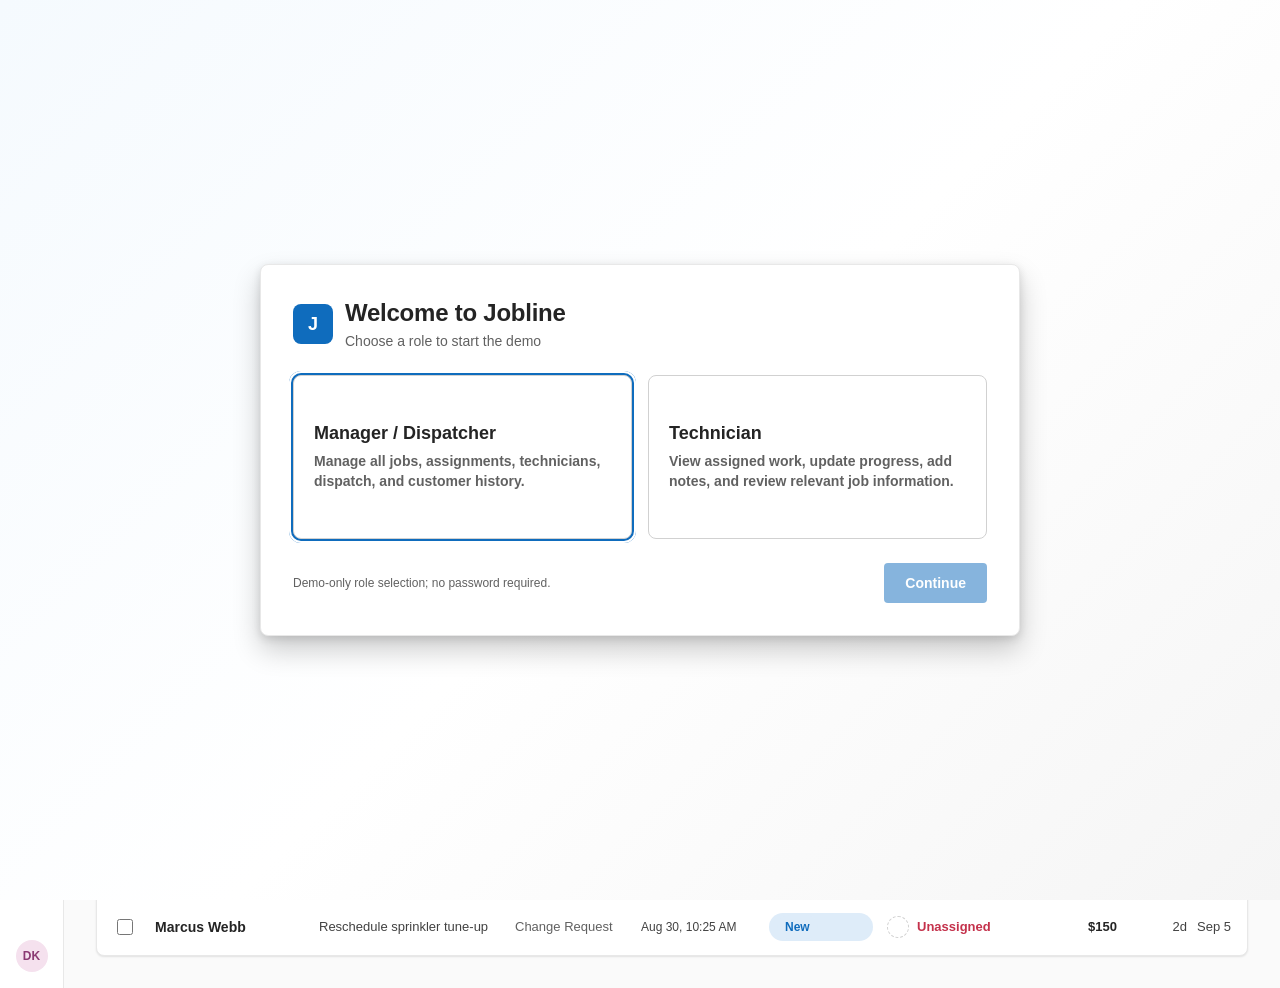
==== index.html @ d8b16a71 "Simplify queue by hiding optional AI actions" ====
<!doctype html>
<html>
<head>
<meta charset="utf-8">
<title>Jobline - Job Queue</title>
<link rel="stylesheet" href="fluent2-alignment.css">
<link rel="stylesheet" href="persona.css">
<link rel="stylesheet" href="ai-suggestions.css">
<link rel="stylesheet" href="operations-overview.css">
<link rel="stylesheet" href="accessibility.css">
<link rel="stylesheet" href="typography-consistency.css">
<style>
:root{
  --brand:#0F6CBD;--brand-hover:#115EA3;--brand-pressed:#0B4F8A;
  --brand-tint-10:#F5FAFE;--brand-tint-20:#DEECF9;--brand-tint-30:#C7E0F4;
  --nbg1:#FFFFFF;--nbg2:#FAFAFA;--nbg3:#F5F5F5;--nbg-hover:#F0F0F0;
  --stroke1:#D1D1D1;--stroke2:#E8E8E8;
  --fg1:#242424;--fg2:#424242;--fg3:#616161;--fg-disabled:#BDBDBD;
  --danger-bg:#FDE7E9;--danger-fg:#C4314B;
  --warning-bg:#FFF4CE;--warning-fg:#9D5D00;
  --success-bg:#DFF6DD;--success-fg:#0E7C3F;
  --neutral-bg:#F0F0F0;--neutral-fg:#424242;
  --teal-bg:#D6F5E8;--teal-fg:#0B6A4A;--plum-bg:#F5E1EE;--plum-fg:#8B3A73;
  --shadow4:0 0.3px 0.9px rgba(0,0,0,.11),0 1.6px 3.6px rgba(0,0,0,.13);
  --font:"Segoe UI","Segoe UI Web",-apple-system,BlinkMacSystemFont,"Helvetica Neue",Arial,sans-serif;
}
*{box-sizing:border-box;}
.demo-hidden{display:none !important;}
body{margin:0;font-family:var(--font);color:var(--fg1);background:var(--nbg2);-webkit-font-smoothing:antialiased;}
a{color:var(--brand);text-decoration:none;}
a:hover{color:var(--brand-hover);}
button{font-family:var(--font);cursor:pointer;}
input{font-family:var(--font);}
::placeholder{color:var(--fg-disabled);}
.rail-btn{width:40px;height:40px;border-radius:8px;border:none;background:transparent;color:var(--fg3);display:flex;align-items:center;justify-content:center;cursor:pointer;}
.rail-btn.active{background:var(--brand-tint-20);color:var(--brand);}
.chip{display:inline-flex;align-items:center;height:32px;padding:0 14px;border-radius:999px;border:none;background:transparent;color:var(--fg2);font-size:14px;font-weight:500;}
.chip.active{background:var(--brand-tint-20);color:var(--brand);font-weight:600;}
.ghost-btn{display:inline-flex;align-items:center;gap:6px;height:32px;padding:0 12px;border-radius:4px;border:none;background:transparent;color:var(--fg2);font-size:13px;font-weight:600;cursor:pointer;}
.ghost-btn:hover{background:var(--nbg-hover);}
.icon-btn{width:32px;height:32px;border-radius:999px;border:1px solid var(--stroke1);background:var(--nbg1);color:var(--fg2);display:flex;align-items:center;justify-content:center;cursor:pointer;}
.badge{display:inline-flex;align-items:center;padding:3px 10px;border-radius:999px;font-size:12px;font-weight:600;line-height:16px;white-space:nowrap;}
.jq-row{position:relative;display:grid;grid-template-columns:32px 150px minmax(190px,1fr) 116px 118px 104px 156px 72px 56px 78px;gap:10px;align-items:center;padding:0 16px;height:52px;border-bottom:1px solid var(--stroke2);}
.jq-row:hover{background:var(--nbg2);}
.row-link{position:absolute;inset:0;}
.jq-head{display:grid;grid-template-columns:32px 150px minmax(190px,1fr) 116px 118px 104px 156px 72px 56px 78px;gap:10px;padding:0 16px;height:40px;align-items:center;border-bottom:1px solid var(--stroke2);}
.th{font-size:11px;font-weight:700;letter-spacing:.04em;text-transform:uppercase;color:var(--fg3);}
.avatar{border-radius:50%;display:flex;align-items:center;justify-content:center;font-weight:700;flex-shrink:0;}
.bulk-check{width:16px;height:16px;accent-color:var(--brand);position:relative;z-index:2;cursor:pointer;}
.jq-row.bulk-selected{background:var(--brand-tint-10);box-shadow:inset 3px 0 var(--brand);}
.bulk-scrim{position:fixed;inset:0;background:rgba(0,0,0,.28);z-index:20;display:none;}
.bulk-scrim.open{display:block;}
.bulk-panel{position:fixed;top:0;right:0;width:min(440px,100%);height:100dvh;background:var(--nbg1);z-index:21;box-shadow:-8px 0 28px rgba(0,0,0,.18);transform:translateX(105%);transition:transform .2s ease;display:flex;flex-direction:column;}
.bulk-panel.open{transform:translateX(0);}
.bulk-panel-head{padding:24px;border-bottom:1px solid var(--stroke2);display:flex;align-items:flex-start;justify-content:space-between;gap:16px;}
.bulk-panel-body{padding:24px;display:flex;flex-direction:column;gap:20px;overflow-y:auto;flex:1;}
.bulk-panel-foot{padding:16px 24px;border-top:1px solid var(--stroke2);display:flex;justify-content:flex-end;gap:8px;}
.bulk-field{display:flex;flex-direction:column;gap:7px;font-size:13px;font-weight:600;color:var(--fg2);}
.bulk-field select,.bulk-field input{height:38px;border:1px solid var(--stroke1);border-radius:6px;background:var(--nbg1);color:var(--fg1);padding:0 10px;font:inherit;}
.bulk-summary{padding:14px;border-radius:8px;background:var(--brand-tint-10);color:var(--fg2);font-size:13px;}
.bulk-assignment-list{display:flex;flex-direction:column;gap:10px;}
.bulk-assignment-row{display:grid;grid-template-columns:minmax(0,1fr) minmax(150px,190px);gap:12px;align-items:center;padding:12px 0;border-bottom:1px solid var(--stroke2);}
.bulk-assignment-row:last-child{border-bottom:0;}
.bulk-customer-name{font-size:13px;font-weight:600;color:var(--fg1);}
.bulk-customer-stage{font-size:11px;color:var(--fg3);margin-top:3px;}
@media (max-width:480px){.bulk-assignment-row{grid-template-columns:1fr;gap:7px;}}
.primary-btn{display:inline-flex;align-items:center;justify-content:center;height:36px;padding:0 16px;border-radius:4px;border:none;background:var(--brand);color:#fff;font-size:14px;font-weight:600;}
.primary-btn:hover{background:var(--brand-hover);}
.primary-btn:disabled{background:var(--fg-disabled);cursor:not-allowed;}
.bulk-toast{position:fixed;right:24px;bottom:24px;z-index:30;background:var(--fg1);color:#fff;border-radius:8px;padding:12px 16px;box-shadow:var(--shadow4);font-size:13px;display:none;align-items:center;gap:10px;}
.bulk-toast.show{display:flex;}
.search-input{width:100%;border:0;outline:0;background:transparent;color:var(--fg1);font-size:14px;}
.sort-btn{display:inline-flex;align-items:center;gap:4px;border:0;background:transparent;padding:0;color:inherit;font:inherit;text-transform:inherit;letter-spacing:inherit;cursor:pointer;}
.sort-btn::after{content:'↕';font-size:10px;color:var(--fg-disabled);}
.sort-btn.active::after{content:attr(data-arrow);color:var(--brand);}
.inline-editable{position:relative;z-index:2;cursor:pointer;border-radius:4px;padding:4px;min-width:0;}
.inline-editable:hover{background:var(--brand-tint-10);box-shadow:inset 0 0 0 1px var(--brand-tint-30);}
.inline-control{width:100%;height:30px;border:1px solid var(--brand);border-radius:4px;background:var(--nbg1);color:var(--fg1);padding:0 7px;font-size:12px;}
.new-job-scrim{position:fixed;inset:0;background:rgba(0,0,0,.38);z-index:40;display:none;padding:24px;align-items:center;justify-content:center;}
.new-job-scrim.open{display:flex;}
.new-job-modal{width:min(820px,100%);height:min(88dvh,900px);background:var(--nbg1);border-radius:12px;box-shadow:0 24px 70px rgba(0,0,0,.25);overflow:hidden;display:flex;flex-direction:column;}
.new-job-modal-head{height:52px;padding:0 16px 0 20px;border-bottom:1px solid var(--stroke2);display:flex;align-items:center;justify-content:space-between;flex-shrink:0;}
.new-job-frame{width:100%;height:100%;border:0;background:var(--nbg2);}
@media (max-width:1180px){
  main{padding:20px !important;}
  .toolbar-left span.lbl{display:none;}
  .jq-table-wrap{overflow-x:auto;}
  .jq-row,.jq-head{width:1180px;}
  .top-search{width:200px !important;}
}
@media (max-width:760px){
  .rail{width:56px !important;}
  .filters{flex-wrap:wrap;height:auto !important;}
  .new-job-scrim{padding:0;}
  .new-job-modal{width:100%;height:100dvh;border-radius:0;}
}
</style>
</head>
<body>
<div style="display:flex;width:100%;min-height:100dvh;background:var(--nbg2);">
  <nav class="rail" style="width:64px;flex-shrink:0;background:#FFFFFF;border-right:1px solid var(--stroke2);display:flex;flex-direction:column;align-items:center;padding:16px 0;">
    <a href="index.html" style="width:32px;height:32px;border-radius:8px;background:var(--brand);display:flex;align-items:center;justify-content:center;color:#fff;font-weight:700;font-size:15px;">J</a>
    <div style="display:flex;flex-direction:column;gap:8px;margin-top:32px;">
      <a class="rail-btn active" href="index.html" title="Job Queue">
        <svg width="20" height="20" viewBox="0 0 20 20" fill="none"><rect x="3" y="4" width="3" height="3" rx="0.5" fill="currentColor"/><path d="M9 5.5H17" stroke="currentColor" stroke-width="1.5" stroke-linecap="round"/><rect x="3" y="8.5" width="3" height="3" rx="0.5" fill="currentColor"/><path d="M9 10H17" stroke="currentColor" stroke-width="1.5" stroke-linecap="round"/><rect x="3" y="13" width="3" height="3" rx="0.5" fill="currentColor"/><path d="M9 14.5H17" stroke="currentColor" stroke-width="1.5" stroke-linecap="round"/></svg>
      </a>
      <a class="rail-btn" href="dispatch-board.html" title="Dispatch Board">
        <svg width="20" height="20" viewBox="0 0 20 20" fill="none"><rect x="3" y="3" width="6" height="14" rx="1.5" stroke="currentColor" stroke-width="1.5"/><rect x="11" y="3" width="6" height="8" rx="1.5" stroke="currentColor" stroke-width="1.5"/></svg>
      </a>
      <a class="rail-btn" href="customers-list.html" title="Customers">
        <svg width="20" height="20" viewBox="0 0 20 20" fill="none"><circle cx="7.5" cy="7" r="2.5" stroke="currentColor" stroke-width="1.5"/><path d="M2.5 16c0-2.5 2.2-4 5-4s5 1.5 5 4" stroke="currentColor" stroke-width="1.5" stroke-linecap="round"/><circle cx="14.5" cy="6.5" r="2" stroke="currentColor" stroke-width="1.4"/><path d="M12.8 9.2c1.9-.3 4.7.6 4.7 3.3" stroke="currentColor" stroke-width="1.4" stroke-linecap="round"/></svg>
      </a>
    </div>
    <div style="margin-top:auto;display:flex;flex-direction:column;align-items:center;gap:12px;">
      <button class="rail-btn demo-hidden" style="width:36px;height:36px;" title="Settings" aria-hidden="true">
        <svg width="18" height="18" viewBox="0 0 20 20" fill="none"><circle cx="10" cy="10" r="2.5" stroke="currentColor" stroke-width="1.4"/><path d="M10 2.5v2M10 15.5v2M17.5 10h-2M4.5 10h-2M15.4 4.6l-1.4 1.4M6 12.6l-1.4 1.4M15.4 15.4l-1.4-1.4M6 7.4L4.6 6" stroke="currentColor" stroke-width="1.3" stroke-linecap="round"/></svg>
      </button>
      <div class="avatar" style="width:32px;height:32px;background:var(--plum-bg);color:var(--plum-fg);font-size:12px;">DK</div>
    </div>
  </nav>
  <main style="flex:1;min-width:0;padding:32px;display:flex;flex-direction:column;gap:16px;">
    <div style="display:flex;align-items:flex-start;justify-content:space-between;gap:24px;">
      <div>
        <h1 style="margin:0;font-size:24px;font-weight:600;color:var(--fg1);">Job Queue</h1>
        <p style="margin:4px 0 0;font-size:14px;color:var(--fg3);">9 open jobs across 3 technicians</p>
      </div>
      <div class="top-search" style="width:280px;height:36px;border:1px solid var(--stroke1);border-radius:8px;background:var(--nbg1);display:flex;align-items:center;gap:8px;padding:0 12px;color:var(--fg3);flex-shrink:0;">
        <svg width="16" height="16" viewBox="0 0 20 20" fill="none"><circle cx="9" cy="9" r="6" stroke="currentColor" stroke-width="1.5"/><path d="M17 17L13.5 13.5" stroke="currentColor" stroke-width="1.5" stroke-linecap="round"/></svg>
        <input class="search-input" id="jobSearch" type="search" placeholder="Search jobs, customers..." aria-label="Search jobs and customers">
      </div>
    </div>

    <div class="filters" style="display:flex;align-items:center;gap:4px;height:32px;">
      <button class="chip active" data-filter="All">All</button>
      <button class="chip" data-filter="Unassigned">Unassigned</button>
      <button class="chip" data-filter="Scheduled">Scheduled</button>
      <button class="chip" data-filter="In Progress">In Progress</button>
      <button class="chip" data-filter="Blocked">Blocked</button>
      <button class="chip" data-filter="Done">Done</button>
    </div>

    <div style="display:flex;align-items:center;justify-content:space-between;padding-bottom:12px;border-bottom:1px solid var(--stroke2);">
      <div class="toolbar-left" style="display:flex;align-items:center;gap:4px;">
        <button class="ghost-btn" id="bulkAssignButton" type="button">
          <svg width="16" height="16" viewBox="0 0 20 20" fill="none"><path d="M4 6h8M4 10h8M4 14h5" stroke="currentColor" stroke-width="1.5" stroke-linecap="round"/><path d="M13 13l1.5 1.5L17 11" stroke="currentColor" stroke-width="1.5" stroke-linecap="round" stroke-linejoin="round"/></svg>
          <span class="lbl">Bulk Assign</span>
        </button>
        <button class="ghost-btn demo-hidden" aria-hidden="true">
          <svg width="16" height="16" viewBox="0 0 20 20" fill="none"><path d="M10 13V4m0 0L6.5 7.5M10 4l3.5 3.5M4 14v2a1 1 0 001 1h10a1 1 0 001-1v-2" stroke="currentColor" stroke-width="1.5" stroke-linecap="round" stroke-linejoin="round"/></svg>
          <span class="lbl">Export</span>
        </button>
        <div style="width:1px;height:24px;background:var(--stroke1);margin:0 12px;"></div>
      </div>
      <button id="openNewJobModal" type="button" style="display:inline-flex;align-items:center;gap:6px;height:36px;padding:0 16px;border-radius:4px;border:none;background:var(--brand);color:#fff;font-size:14px;font-weight:600;cursor:pointer;">
        <svg width="16" height="16" viewBox="0 0 20 20" fill="none"><path d="M10 4V16M4 10H16" stroke="currentColor" stroke-width="1.75" stroke-linecap="round"/></svg>
        New Job
      </button>
    </div>

    <div class="jq-table-wrap" style="background:var(--nbg1);border:1px solid var(--stroke2);border-radius:8px;overflow:hidden;">
      <div class="jq-head">
        <span class="th">&nbsp;</span>
        <span class="th">Customer</span>
        <span class="th">Description</span>
        <span class="th">Type</span>
        <span class="th">Created</span>
        <span class="th">Stage</span>
        <span class="th">Dispatch / Tech</span>
        <span class="th" style="text-align:right;">Fee</span>
        <span class="th" style="text-align:right;">Days</span>
        <span class="th">Promised</span>
      </div>

      <div class="jq-row">
        <a class="row-link" href="job-detail-drawer.html" aria-label="Open Alvarez Family job detail"></a>
        <span style="width:8px;height:8px;border-radius:50%;background:#C4314B;display:inline-block;"></span>
        <span style="font-size:14px;font-weight:600;color:var(--fg1);">Alvarez Family</span>
        <span style="font-size:13px;color:var(--fg2);white-space:nowrap;overflow:hidden;text-overflow:ellipsis;">AC unit not cooling, urgent</span>
        <span style="font-size:13px;color:var(--fg3);">New Job</span>
        <span class="badge" style="background:var(--warning-bg);color:var(--warning-fg);">In Progress</span>
        <div style="display:flex;align-items:center;gap:8px;">
          <div class="avatar" style="width:22px;height:22px;font-size:10px;background:var(--brand-tint-20);color:var(--brand);">MR</div>
          <span style="font-size:13px;color:var(--fg2);">Marcus Reyes</span>
        </div>
        <span style="font-size:13px;font-weight:600;text-align:right;">$340</span>
        <span style="font-size:13px;color:var(--fg2);text-align:right;">1d</span>
        <span style="font-size:13px;color:var(--fg2);">Sep 3</span>
      </div>

      <div class="jq-row">
        <a class="row-link" href="job-detail-drawer.html" aria-label="Open Meadowbrook HOA job detail"></a>
        <span style="width:8px;height:8px;border-radius:50%;background:#FFB900;display:inline-block;"></span>
        <span style="font-size:14px;font-weight:600;color:var(--fg1);">Meadowbrook HOA</span>
        <span style="font-size:13px;color:var(--fg2);white-space:nowrap;overflow:hidden;text-overflow:ellipsis;">Quarterly irrigation inspection</span>
        <span style="font-size:13px;color:var(--fg3);">Recurring Visit</span>
        <span class="badge" style="background:var(--brand-tint-20);color:var(--brand);">Scheduled</span>
        <div style="display:flex;align-items:center;gap:8px;">
          <div class="avatar" style="width:22px;height:22px;font-size:10px;background:var(--teal-bg);color:var(--teal-fg);">DK</div>
          <span style="font-size:13px;color:var(--fg2);">Dana Kim</span>
        </div>
        <span style="font-size:13px;font-weight:600;text-align:right;">$180</span>
        <span style="font-size:13px;color:var(--fg2);text-align:right;">2d</span>
        <span style="font-size:13px;color:var(--fg2);">Sep 2</span>
      </div>

      <div class="jq-row">
        <a class="row-link" href="job-detail-drawer.html" aria-label="Open Chen Residence job detail"></a>
        <span style="width:8px;height:8px;border-radius:50%;background:#C4314B;display:inline-block;"></span>
        <span style="font-size:14px;font-weight:600;color:var(--fg1);">Chen Residence</span>
        <span style="font-size:13px;color:var(--fg2);white-space:nowrap;overflow:hidden;text-overflow:ellipsis;">Water heater leak in garage</span>
        <span style="font-size:13px;color:var(--fg3);">New Job</span>
        <span class="badge" style="background:var(--danger-bg);color:var(--danger-fg);">Blocked</span>
        <div style="display:flex;align-items:center;gap:8px;">
          <div style="width:22px;height:22px;border-radius:50%;border:1.5px dashed var(--stroke1);flex-shrink:0;"></div>
          <span style="font-size:13px;color:var(--danger-fg);font-weight:600;">Unassigned</span>
        </div>
        <span style="font-size:13px;font-weight:600;text-align:right;">$410</span>
        <span style="font-size:13px;color:var(--danger-fg);font-weight:600;text-align:right;">6d</span>
        <span style="font-size:13px;color:var(--fg2);">Sep 1</span>
      </div>

      <div class="jq-row">
        <a class="row-link" href="job-detail-drawer.html" aria-label="Open Rosalind Kerr job detail"></a>
        <span style="width:8px;height:8px;border-radius:50%;background:#616161;display:inline-block;"></span>
        <span style="font-size:14px;font-weight:600;color:var(--fg1);">Rosalind Kerr</span>
        <span style="font-size:13px;color:var(--fg2);white-space:nowrap;overflow:hidden;text-overflow:ellipsis;">Add second thermostat zone</span>
        <span style="font-size:13px;color:var(--fg3);">Change Request</span>
        <span class="badge" style="background:var(--brand-tint-20);color:var(--brand);">New</span>
        <div style="display:flex;align-items:center;gap:8px;">
          <div style="width:22px;height:22px;border-radius:50%;border:1.5px dashed var(--stroke1);flex-shrink:0;"></div>
          <span style="font-size:13px;color:var(--danger-fg);font-weight:600;">Unassigned</span>
        </div>
        <span style="font-size:13px;font-weight:600;text-align:right;">$95</span>
        <span style="font-size:13px;color:var(--fg2);text-align:right;">0d</span>
        <span style="font-size:13px;color:var(--fg-disabled);">TBD</span>
      </div>

      <div class="jq-row">
        <a class="row-link" href="job-detail-drawer.html" aria-label="Open Okafor and Sons Bakery job detail"></a>
        <span style="width:8px;height:8px;border-radius:50%;background:#FFB900;display:inline-block;"></span>
        <span style="font-size:14px;font-weight:600;color:var(--fg1);">Okafor &amp; Sons Bakery</span>
        <span style="font-size:13px;color:var(--fg2);white-space:nowrap;overflow:hidden;text-overflow:ellipsis;">Monthly HVAC filter service</span>
        <span style="font-size:13px;color:var(--fg3);">Recurring Visit</span>
        <span class="badge" style="background:var(--brand-tint-20);color:var(--brand);">Scheduled</span>
        <div style="display:flex;align-items:center;gap:8px;">
          <div class="avatar" style="width:22px;height:22px;font-size:10px;background:var(--plum-bg);color:var(--plum-fg);">SP</div>
          <span style="font-size:13px;color:var(--fg2);">Sana Patel</span>
        </div>
        <span style="font-size:13px;font-weight:600;text-align:right;">$120</span>
        <span style="font-size:13px;color:var(--fg2);text-align:right;">3d</span>
        <span style="font-size:13px;color:var(--fg2);">Sep 3</span>
      </div>

      <div class="jq-row">
        <a class="row-link" href="job-detail-drawer.html" aria-label="Open Tobias Lindqvist job detail"></a>
        <span style="width:8px;height:8px;border-radius:50%;background:#616161;display:inline-block;"></span>
        <span style="font-size:14px;font-weight:600;color:var(--fg1);">Tobias Lindqvist</span>
        <span style="font-size:13px;color:var(--fg2);white-space:nowrap;overflow:hidden;text-overflow:ellipsis;">Cancel fall gutter cleaning</span>
        <span style="font-size:13px;color:var(--fg3);">Cancellation</span>
        <span class="badge" style="background:var(--success-bg);color:var(--success-fg);">Done</span>
        <div style="display:flex;align-items:center;gap:8px;">
          <div class="avatar" style="width:22px;height:22px;font-size:10px;background:var(--brand-tint-20);color:var(--brand);">MR</div>
          <span style="font-size:13px;color:var(--fg2);">Marcus Reyes</span>
        </div>
        <span style="font-size:13px;font-weight:600;text-align:right;">$0</span>
        <span style="font-size:13px;color:var(--fg2);text-align:right;">5d</span>
        <span style="font-size:13px;color:var(--fg2);">Aug 28</span>
      </div>

      <div class="jq-row">
        <a class="row-link" href="job-detail-drawer.html" aria-label="Open Dana Whitfield job detail"></a>
        <span style="width:8px;height:8px;border-radius:50%;background:#C4314B;display:inline-block;"></span>
        <span style="font-size:14px;font-weight:600;color:var(--fg1);">Dana Whitfield</span>
        <span style="font-size:13px;color:var(--fg2);white-space:nowrap;overflow:hidden;text-overflow:ellipsis;">Furnace won't ignite</span>
        <span style="font-size:13px;color:var(--fg3);">New Job</span>
        <span class="badge" style="background:var(--warning-bg);color:var(--warning-fg);">In Progress</span>
        <div style="display:flex;align-items:center;gap:8px;">
          <div class="avatar" style="width:22px;height:22px;font-size:10px;background:var(--teal-bg);color:var(--teal-fg);">DK</div>
          <span style="font-size:13px;color:var(--fg2);">Dana Kim</span>
        </div>
        <span style="font-size:13px;font-weight:600;text-align:right;">$275</span>
        <span style="font-size:13px;color:var(--fg2);text-align:right;">1d</span>
        <span style="font-size:13px;color:var(--fg2);">Sep 3</span>
      </div>

      <div class="jq-row">
        <a class="row-link" href="job-detail-drawer.html" aria-label="Open Priya Natarajan job detail"></a>
        <span style="width:8px;height:8px;border-radius:50%;background:#FFB900;display:inline-block;"></span>
        <span style="font-size:14px;font-weight:600;color:var(--fg1);">Priya Natarajan</span>
        <span style="font-size:13px;color:var(--fg2);white-space:nowrap;overflow:hidden;text-overflow:ellipsis;">Replace kitchen faucet</span>
        <span style="font-size:13px;color:var(--fg3);">New Job</span>
        <span class="badge" style="background:var(--success-bg);color:var(--success-fg);">Done</span>
        <div style="display:flex;align-items:center;gap:8px;">
          <div class="avatar" style="width:22px;height:22px;font-size:10px;background:var(--plum-bg);color:var(--plum-fg);">SP</div>
          <span style="font-size:13px;color:var(--fg2);">Sana Patel</span>
        </div>
        <span style="font-size:13px;font-weight:600;text-align:right;">$210</span>
        <span style="font-size:13px;color:var(--fg2);text-align:right;">4d</span>
        <span style="font-size:13px;color:var(--fg2);">Aug 27</span>
      </div>

      <div class="jq-row" style="border-bottom:none;">
        <a class="row-link" href="job-detail-drawer.html" aria-label="Open Marcus Webb job detail"></a>
        <span style="width:8px;height:8px;border-radius:50%;background:#616161;display:inline-block;"></span>
        <span style="font-size:14px;font-weight:600;color:var(--fg1);">Marcus Webb</span>
        <span style="font-size:13px;color:var(--fg2);white-space:nowrap;overflow:hidden;text-overflow:ellipsis;">Reschedule sprinkler tune-up</span>
        <span style="font-size:13px;color:var(--fg3);">Change Request</span>
        <span class="badge" style="background:var(--brand-tint-20);color:var(--brand);">New</span>
        <div style="display:flex;align-items:center;gap:8px;">
          <div style="width:22px;height:22px;border-radius:50%;border:1.5px dashed var(--stroke1);flex-shrink:0;"></div>
          <span style="font-size:13px;color:var(--danger-fg);font-weight:600;">Unassigned</span>
        </div>
        <span style="font-size:13px;font-weight:600;text-align:right;">$150</span>
        <span style="font-size:13px;color:var(--fg2);text-align:right;">2d</span>
        <span style="font-size:13px;color:var(--fg2);">Sep 5</span>
      </div>
    </div>
  </main>
</div>

<div class="new-job-scrim" id="newJobScrim" role="dialog" aria-modal="true" aria-labelledby="newJobModalTitle">
  <div class="new-job-modal">
    <div class="new-job-modal-head"><strong id="newJobModalTitle">Create New Job</strong><button class="icon-btn" id="closeNewJobModal" type="button" aria-label="Close new job form"><svg aria-hidden="true" width="20" height="20" viewBox="0 0 20 20" fill="currentColor"><path d="M4.09 4.09a.75.75 0 0 1 1.06 0L10 8.94l4.85-4.85a.75.75 0 1 1 1.06 1.06L11.06 10l4.85 4.85a.75.75 0 1 1-1.06 1.06L10 11.06l-4.85 4.85a.75.75 0 1 1-1.06-1.06L8.94 10 4.09 5.15a.75.75 0 0 1 0-1.06Z"/></svg></button></div>
    <iframe class="new-job-frame" id="newJobFrame" title="New job form" data-src="new-job-form.html?modal=1&amp;v=2"></iframe>
  </div>
</div>

<div class="bulk-scrim" id="bulkScrim"></div>
<aside class="bulk-panel" id="bulkPanel" role="dialog" aria-modal="true" aria-hidden="true" aria-labelledby="bulkPanelTitle" aria-describedby="bulkPanelSubtitle">
  <div class="bulk-panel-head">
    <div>
      <h2 id="bulkPanelTitle" style="margin:0;font-size:20px;font-weight:600;">Bulk assign jobs</h2>
      <p id="bulkPanelSubtitle" style="margin:5px 0 0;font-size:13px;color:var(--fg3);">Select jobs from the queue first.</p>
    </div>
    <button class="icon-btn" id="bulkCloseButton" type="button" aria-label="Close bulk assignment"><svg aria-hidden="true" width="20" height="20" viewBox="0 0 20 20" fill="currentColor"><path d="M4.09 4.09a.75.75 0 0 1 1.06 0L10 8.94l4.85-4.85a.75.75 0 1 1 1.06 1.06L11.06 10l4.85 4.85a.75.75 0 1 1-1.06 1.06L10 11.06l-4.85 4.85a.75.75 0 1 1-1.06-1.06L8.94 10 4.09 5.15a.75.75 0 0 1 0-1.06Z"/></svg></button>
  </div>
  <div class="bulk-panel-body">
    <div class="bulk-summary"><strong id="bulkSelectedSummary">0 jobs selected</strong><br><span style="color:var(--fg3);">Choose a technician for each job. The date and time below are shared.</span></div>
    <div>
      <div style="font-size:13px;font-weight:600;color:var(--fg2);margin-bottom:6px;">Technician assignments</div>
      <div class="bulk-assignment-list" id="bulkAssignmentList"></div>
    </div>
    <label class="bulk-field">Schedule date
      <input id="bulkDate" type="date" value="2026-09-03">
    </label>
    <label class="bulk-field">Time window
      <select id="bulkTime">
        <option>Keep existing time</option>
        <option>8:00 AM – 12:00 PM</option>
        <option>12:00 PM – 4:00 PM</option>
        <option>Any time</option>
      </select>
    </label>
    <label style="display:flex;align-items:center;gap:8px;font-size:13px;color:var(--fg2);"><input type="checkbox" checked style="accent-color:var(--brand);"> Notify technician about these jobs</label>
    <p id="bulkError" style="display:none;margin:0;color:var(--danger-fg);font-size:13px;">Choose a technician to continue.</p>
  </div>
  <div class="bulk-panel-foot">
    <button class="ghost-btn" id="bulkCancelButton" type="button">Cancel</button>
    <button class="primary-btn" id="bulkConfirmButton" type="button" disabled>Assign selected jobs</button>
  </div>
</aside>
<div class="bulk-toast" id="bulkToast" role="status"><span style="font-size:18px;">&#10003;</span><span id="bulkToastText">Jobs assigned</span></div>

<script>
(() => {
  const createdJobsKey = 'jobline-created-jobs';
  function readCreatedJobs() {
    try { return JSON.parse(localStorage.getItem(createdJobsKey) || '[]'); } catch { return []; }
  }
  function escapeHtml(value) {
    return String(value ?? '').replace(/[&<>"']/g, char => ({'&':'&amp;','<':'&lt;','>':'&gt;','"':'&quot;',"'":'&#39;'}[char]));
  }
  const createdJobs = readCreatedJobs();
  const tableWrap = document.querySelector('.jq-table-wrap');
  const staticCreated = ['Sep 1, 8:10 AM','Aug 31, 2:20 PM','Aug 26, 11:05 AM','Sep 1, 9:30 AM','Aug 29, 1:15 PM','Aug 27, 4:40 PM','Sep 1, 7:50 AM','Aug 26, 3:05 PM','Aug 30, 10:25 AM'];
  const staticCreatedValues = ['2026-09-01T08:10','2026-08-31T14:20','2026-08-26T11:05','2026-09-01T09:30','2026-08-29T13:15','2026-08-27T16:40','2026-09-01T07:50','2026-08-26T15:05','2026-08-30T10:25'];
  [...tableWrap.querySelectorAll('.jq-row')].forEach((row, index) => {
    const createdCell = document.createElement('span');
    createdCell.style.cssText = 'font-size:12px;color:var(--fg2);';
    createdCell.textContent = staticCreated[index];
    createdCell.dataset.sortValue = staticCreatedValues[index];
    row.insertBefore(createdCell, row.children[5]);
  });
  const priorityColors = { High:'#C4314B', Medium:'#FFB900', Low:'#616161' };
  [...createdJobs].reverse().forEach(job => {
    const profile = { 'Marcus Reyes':['MR','var(--brand-tint-20)','var(--brand)'], 'Dana Kim':['DK','var(--teal-bg)','var(--teal-fg)'], 'Sana Patel':['SP','var(--plum-bg)','var(--plum-fg)'] }[job.technician];
    const tech = profile ? `<div class="avatar" style="width:22px;height:22px;font-size:10px;background:${profile[1]};color:${profile[2]};">${profile[0]}</div><span style="font-size:13px;color:var(--fg2);">${escapeHtml(job.technician)}</span>` : `<div style="width:22px;height:22px;border-radius:50%;border:1.5px dashed var(--stroke1);"></div><span style="font-size:13px;color:var(--danger-fg);font-weight:600;">Unassigned</span>`;
    const row = document.createElement('div');
    row.className = 'jq-row';
    row.dataset.jobKey = job.id;
    const createdLabel = new Date(job.createdAt).toLocaleString('en-US', { month:'short', day:'numeric', hour:'numeric', minute:'2-digit' });
    row.innerHTML = `<a class="row-link" href="job-detail-drawer.html?customer=${encodeURIComponent(job.customer)}&job=${encodeURIComponent(job.id)}" aria-label="Open ${escapeHtml(job.customer)} job detail"></a><span style="width:8px;height:8px;border-radius:50%;background:${priorityColors[job.priority] || priorityColors.Medium};display:inline-block;"></span><span style="font-size:14px;font-weight:600;color:var(--fg1);">${escapeHtml(job.customer)}</span><span style="font-size:13px;color:var(--fg2);white-space:nowrap;overflow:hidden;text-overflow:ellipsis;">${escapeHtml(job.description)}</span><span style="font-size:13px;color:var(--fg3);">${escapeHtml(job.type)}</span><span data-sort-value="${escapeHtml(job.createdAt)}" style="font-size:12px;color:var(--fg2);">${escapeHtml(createdLabel)}</span><span class="badge">${escapeHtml(job.stage)}</span><div style="display:flex;align-items:center;gap:8px;">${tech}</div><span style="font-size:13px;font-weight:600;text-align:right;">$${Number(job.fee || 0).toLocaleString()}</span><span style="font-size:13px;color:var(--fg2);text-align:right;">0d</span><span style="font-size:13px;color:var(--fg2);">${escapeHtml(job.promisedShort || 'TBD')}</span>`;
    tableWrap.insertBefore(row, tableWrap.children[1]);
  });
  const rows = [...document.querySelectorAll('.jq-row')];
  const queueSubtitle = document.querySelector('h1 + p');
  if (queueSubtitle) queueSubtitle.textContent = `${rows.length} jobs across 3 technicians`;
  const bulkButton = document.getElementById('bulkAssignButton');
  const panel = document.getElementById('bulkPanel');
  const scrim = document.getElementById('bulkScrim');
  const confirmButton = document.getElementById('bulkConfirmButton');
  const summary = document.getElementById('bulkSelectedSummary');
  const subtitle = document.getElementById('bulkPanelSubtitle');
  const error = document.getElementById('bulkError');
  const toast = document.getElementById('bulkToast');
  const storageKey = 'jobline-job-updates';

  function readUpdates() {
    try {
      const updates = JSON.parse(localStorage.getItem(storageKey) || '{}');
      Object.values(updates).forEach(update => { if (update.stage === 'New Lead' || update.stage === 'Unassigned') update.stage = 'New'; });
      return updates;
    }
    catch { return {}; }
  }

  function writeUpdates(updates) {
    try { localStorage.setItem(storageKey, JSON.stringify(updates)); }
    catch { /* The table still updates for this session. */ }
  }

  function technicianMarkup(name, initials, bg, color) {
    return `<div class="avatar" style="width:22px;height:22px;font-size:10px;background:${bg};color:${color};">${initials}</div><span style="font-size:13px;color:var(--fg2);">${name}</span>`;
  }

  const techProfiles = {
    'Marcus Reyes': { initials: 'MR', bg: 'var(--brand-tint-20)', color: 'var(--brand)' },
    'Dana Kim': { initials: 'DK', bg: 'var(--teal-bg)', color: 'var(--teal-fg)' },
    'Sana Patel': { initials: 'SP', bg: 'var(--plum-bg)', color: 'var(--plum-fg)' }
  };

  function unassignedMarkup() {
    return '<div style="width:22px;height:22px;border-radius:50%;border:1.5px dashed var(--stroke1);flex-shrink:0;"></div><span style="font-size:13px;color:var(--danger-fg);font-weight:600;">Unassigned</span>';
  }

  function renderStage(cell, stage) {
    const styles = {
      'Unassigned': ['var(--neutral-bg)', 'var(--neutral-fg)'],
      'New': ['var(--brand-tint-20)', 'var(--brand)'],
      'Scheduled': ['var(--brand-tint-20)', 'var(--brand)'],
      'In Progress': ['var(--warning-bg)', 'var(--warning-fg)'],
      'Blocked': ['var(--danger-bg)', 'var(--danger-fg)'],
      'Done': ['var(--success-bg)', 'var(--success-fg)']
    };
    const colors = styles[stage] || styles['Unassigned'];
    cell.innerHTML = `<span class="badge" style="background:${colors[0]};color:${colors[1]};">${stage}</span>`;
  }

  rows.forEach((row, index) => {
    const cells = [...row.children];
    const priority = cells[1];
    const techCell = cells[7];
    const stageCell = cells[6];
    const customer = cells[2]?.textContent.trim() || `Job ${index + 1}`;
    if (!priority || !techCell) return;
    row.dataset.customer = customer;
    row.dataset.jobKey = row.dataset.jobKey || customer;
    row.dataset.stage = stageCell?.textContent.trim() || '';
    renderStage(stageCell, row.dataset.stage);
    const rowLink = row.querySelector('.row-link');
    if (rowLink) rowLink.href = `job-detail-drawer.html?customer=${encodeURIComponent(customer)}${row.dataset.jobKey !== customer ? `&job=${encodeURIComponent(row.dataset.jobKey)}` : ''}`;
    techCell.dataset.techCell = 'true';
    cells[3].dataset.field = 'description';
    stageCell.dataset.field = 'stage';
    techCell.dataset.field = 'technician';
    cells[8].dataset.field = 'fee';
    [cells[3], stageCell, techCell, cells[8]].forEach(cell => cell.classList.add('inline-editable'));
    priority.dataset.priorityMarker = 'true';
    priority.style.display = 'none';
    const checkbox = document.createElement('input');
    checkbox.type = 'checkbox';
    checkbox.className = 'bulk-check';
    checkbox.setAttribute('aria-label', `Select ${customer}`);
    checkbox.addEventListener('change', () => {
      row.classList.toggle('bulk-selected', checkbox.checked);
      updateSelection();
    });
    priority.insertAdjacentElement('afterend', checkbox);
  });

  const headFirstCell = document.querySelector('.jq-head .th');
  if (headFirstCell) {
    const selectAll = document.createElement('input');
    selectAll.type = 'checkbox';
    selectAll.className = 'bulk-check';
    selectAll.setAttribute('aria-label', 'Select all jobs');
    selectAll.addEventListener('change', () => {
      rows.forEach(row => {
        const check = row.querySelector('.bulk-check');
        if (check) check.checked = selectAll.checked;
        row.classList.toggle('bulk-selected', selectAll.checked);
      });
      updateSelection();
    });
    headFirstCell.replaceChildren(selectAll);
  }

  const savedUpdates = readUpdates();
  let normalizedSavedUpdates = false;
  rows.forEach(row => {
    const saved = savedUpdates[row.dataset.jobKey];
    if (!saved) return;
    const effectiveStage = saved.stage || row.dataset.stage;
    if (saved.technician && saved.technician !== 'Unassigned' && (effectiveStage === 'Unassigned' || effectiveStage === 'New')) {
      saved.stage = 'Scheduled';
      normalizedSavedUpdates = true;
    }
    const techCell = row.querySelector('[data-tech-cell]');
    if (saved.technician && techCell) {
      const profile = techProfiles[saved.technician];
      techCell.innerHTML = profile ? technicianMarkup(saved.technician, profile.initials, profile.bg, profile.color) : unassignedMarkup();
    }
    const rowCells = [...row.children].filter(el => !el.classList.contains('bulk-check'));
    if (saved.description) rowCells[3].textContent = saved.description;
    if (saved.stage) {
      row.dataset.stage = saved.stage;
      renderStage(rowCells[6], saved.stage);
    }
    if (saved.fee != null) rowCells[8].textContent = `$${Number(saved.fee).toLocaleString()}`;
    if (saved.promisedShort) rowCells[10].textContent = saved.promisedShort;
    if (saved.priorityColor) row.querySelector('[data-priority-marker]').style.background = saved.priorityColor;
  });
  if (normalizedSavedUpdates) writeUpdates(savedUpdates);

  const selectedRows = () => rows.filter(row => row.querySelector('.bulk-check')?.checked);

  function renderAssignmentList() {
    const list = document.getElementById('bulkAssignmentList');
    list.replaceChildren();
    selectedRows().forEach(row => {
      const currentTechnician = row.querySelector('[data-tech-cell]').textContent.trim();
      const wrapper = document.createElement('div');
      wrapper.className = 'bulk-assignment-row';
      const details = document.createElement('div');
      details.innerHTML = `<div class="bulk-customer-name">${row.dataset.customer}</div><div class="bulk-customer-stage">${row.dataset.stage}</div>`;
      const select = document.createElement('select');
      select.className = 'inline-control job-tech-select';
      select.dataset.customer = row.dataset.customer;
      select.dataset.jobKey = row.dataset.jobKey;
      ['Choose technician', 'Marcus Reyes', 'Dana Kim', 'Sana Patel'].forEach((value, index) => {
        const option = new Option(value, index === 0 ? '' : value, false, value === currentTechnician);
        select.add(option);
      });
      select.addEventListener('change', () => { error.style.display = 'none'; });
      wrapper.append(details, select);
      list.appendChild(wrapper);
    });
  }

  let activeFilter = 'All';
  const searchInput = document.getElementById('jobSearch');

  function applyFilters() {
    const term = searchInput.value.trim().toLowerCase();
    rows.forEach(row => {
      const matchesSearch = !term || row.textContent.toLowerCase().includes(term);
      const matchesFilter = activeFilter === 'All' ||
        (activeFilter === 'Unassigned' ? row.querySelector('[data-tech-cell]').textContent.includes('Unassigned') : row.dataset.stage === activeFilter);
      row.style.display = matchesSearch && matchesFilter ? 'grid' : 'none';
    });
  }

  searchInput.addEventListener('input', applyFilters);
  document.querySelectorAll('[data-filter]').forEach(button => {
    button.addEventListener('click', () => {
      document.querySelectorAll('[data-filter]').forEach(chip => chip.classList.remove('active'));
      button.classList.add('active');
      activeFilter = button.dataset.filter;
      applyFilters();
    });
  });

  const sortCellMap = { 1: 2, 2: 3, 3: 4, 4: 5, 5: 6, 6: 7, 7: 8, 8: 9, 9: 10 };
  let sortState = { column: -1, direction: 1 };
  document.querySelectorAll('.jq-head .th').forEach((header, headerIndex) => {
    if (headerIndex === 0) return;
    const label = header.textContent.trim();
    const button = document.createElement('button');
    button.type = 'button';
    button.className = 'sort-btn';
    button.textContent = label;
    button.setAttribute('aria-label', `Sort by ${label}`);
    header.replaceChildren(button);
    button.addEventListener('click', () => {
      sortState.direction = sortState.column === headerIndex ? sortState.direction * -1 : 1;
      sortState.column = headerIndex;
      document.querySelectorAll('.sort-btn').forEach(item => item.classList.remove('active'));
      button.classList.add('active');
      button.dataset.arrow = sortState.direction === 1 ? '↑' : '↓';
      const cellIndex = sortCellMap[headerIndex];
      rows.sort((a, b) => {
        const aCells = [...a.children].filter(el => !el.classList.contains('bulk-check'));
        const bCells = [...b.children].filter(el => !el.classList.contains('bulk-check'));
        let av = (aCells[cellIndex].dataset.sortValue || aCells[cellIndex].textContent).trim().replace(/[$,]/g, '');
        let bv = (bCells[cellIndex].dataset.sortValue || bCells[cellIndex].textContent).trim().replace(/[$,]/g, '');
        if (headerIndex === 7 || headerIndex === 8) { av = parseFloat(av) || 0; bv = parseFloat(bv) || 0; }
        return (typeof av === 'number' ? av - bv : av.localeCompare(bv)) * sortState.direction;
      });
      const table = document.querySelector('.jq-table-wrap');
      rows.forEach(row => table.appendChild(row));
      applyFilters();
    });
  });

  function saveInlineValue(row, field, value) {
    const updates = readUpdates();
    updates[row.dataset.jobKey] = { ...(updates[row.dataset.jobKey] || {}), [field]: value };
    writeUpdates(updates);
  }

  function beginInlineEdit(cell, row) {
    if (cell.querySelector('.inline-control')) return;
    const field = cell.dataset.field;
    const current = cell.textContent.trim().replace(/^\$/, '').replace(/,/g, '');
    const control = field === 'stage' || field === 'technician' ? document.createElement('select') : document.createElement('input');
    control.className = 'inline-control';
    if (field === 'stage') {
      ['New', 'Scheduled', 'In Progress', 'Blocked', 'Done'].forEach(value => control.add(new Option(value, value, false, value === row.dataset.stage)));
    } else if (field === 'technician') {
      ['Unassigned', 'Marcus Reyes', 'Dana Kim', 'Sana Patel'].forEach(value => control.add(new Option(value, value, false, value === current)));
    } else {
      control.type = field === 'fee' ? 'number' : 'text';
      control.value = current;
      if (field === 'fee') control.min = '0';
    }
    const commit = () => {
      const value = control.value.trim();
      if (field === 'stage') {
        const techCell = row.querySelector('[data-tech-cell]');
        const isTechnicianUnassigned = techCell.textContent.includes('Unassigned');
        if (value === 'Scheduled' && isTechnicianUnassigned) {
          renderStage(cell, row.dataset.stage);
          document.getElementById('bulkToastText').textContent = 'Assign a technician before changing the stage to Scheduled.';
          toast.classList.add('show');
          window.setTimeout(() => toast.classList.remove('show'), 3200);
          return;
        }
        row.dataset.stage = value;
        renderStage(cell, value);
        if (value === 'New') {
          techCell.innerHTML = unassignedMarkup();
          saveInlineValue(row, 'technician', 'Unassigned');
        }
      } else if (field === 'technician') {
        const profile = techProfiles[value];
        cell.innerHTML = profile ? technicianMarkup(value, profile.initials, profile.bg, profile.color) : unassignedMarkup();
        if (value === 'Unassigned' && row.dataset.stage === 'Scheduled') {
          row.dataset.stage = 'New';
          const stageCell = row.querySelector('[data-field="stage"]');
          renderStage(stageCell, 'New');
          saveInlineValue(row, 'stage', 'New');
        } else if (value !== 'Unassigned' && (row.dataset.stage === 'Unassigned' || row.dataset.stage === 'New')) {
          row.dataset.stage = 'Scheduled';
          const stageCell = row.querySelector('[data-field="stage"]');
          renderStage(stageCell, 'Scheduled');
          saveInlineValue(row, 'stage', 'Scheduled');
        }
      } else if (field === 'fee') {
        cell.textContent = `$${Number(value || 0).toLocaleString()}`;
      } else cell.textContent = value;
      saveInlineValue(row, field, field === 'fee' ? Number(value || 0) : value);
      applyFilters();
      row.dispatchEvent(new Event('change', { bubbles:true }));
    };
    cell.replaceChildren(control);
    control.focus();
    if (control.tagName === 'SELECT') control.addEventListener('change', commit, { once: true });
    else {
      control.addEventListener('blur', commit, { once: true });
      control.addEventListener('keydown', event => { if (event.key === 'Enter') control.blur(); if (event.key === 'Escape') location.reload(); });
    }
  }

  document.querySelectorAll('[data-field]').forEach(cell => cell.addEventListener('click', event => {
    event.preventDefault();
    event.stopPropagation();
    beginInlineEdit(cell, cell.closest('.jq-row'));
  }));

  const newJobScrim = document.getElementById('newJobScrim');
  document.getElementById('openNewJobModal').addEventListener('click', () => {
    const frame = document.getElementById('newJobFrame');
    if (frame.getAttribute('src') !== frame.dataset.src) frame.setAttribute('src', frame.dataset.src);
    newJobScrim.classList.add('open');
  });
  function closeNewJobModal() { newJobScrim.classList.remove('open'); }
  document.getElementById('closeNewJobModal').addEventListener('click', closeNewJobModal);
  newJobScrim.addEventListener('click', event => { if (event.target === newJobScrim) closeNewJobModal(); });
  document.addEventListener('keydown', event => { if (event.key === 'Escape' && newJobScrim.classList.contains('open')) closeNewJobModal(); });
  window.addEventListener('message', event => {
    if (event.data === 'jobline-close-new-job' || event.data?.type === 'jobline-create-job') {
      closeNewJobModal();
      if (event.data?.type === 'jobline-create-job') {
        const jobs = readCreatedJobs();
        jobs.unshift(event.data.job);
        localStorage.setItem(createdJobsKey, JSON.stringify(jobs));
        let activity = [];
        try { activity = JSON.parse(localStorage.getItem('jobline-job-activity') || '[]'); } catch {}
        activity.unshift({ id:`activity-${Date.now()}`, jobKey:event.data.job.id, customer:event.data.job.customer, text:'Job created.', author:'System', createdAt:new Date().toISOString() });
        localStorage.setItem('jobline-job-activity', JSON.stringify(activity));
        if (event.data.job.aiAssisted) {
          const approvedAt = event.data.job.aiApprovedAt || new Date().toISOString();
          const auditId = `ai-audit-create-${Date.now()}`;
          let audit = [];
          try { audit = JSON.parse(localStorage.getItem('jobline-ai-audit') || '[]'); } catch {}
          audit.unshift({id:auditId,jobKey:event.data.job.id,customer:event.data.job.customer,kind:'create',action:'Create job from request',decision:'Approved',approvedBy:event.data.job.aiApprovedBy || 'Manager / Dispatcher',approvedAt,source:'Customer request parsed by simulated AI — human reviewed',before:null,after:{stage:event.data.job.stage,technician:event.data.job.technician,promisedDate:event.data.job.promised,promisedTime:event.data.job.time,description:event.data.job.description},changes:[{field:'Job record',before:'Not created',after:`${event.data.job.type} · ${event.data.job.stage}`}],review:event.data.job.aiReviewMeta});
          localStorage.setItem('jobline-ai-audit',JSON.stringify(audit.slice(0,100)));
          sessionStorage.setItem('jobline-ai-confirmation',JSON.stringify({title:'AI-assisted job approved',message:`${event.data.job.customer} was created after human review. The decision is recorded in AI activity.`,auditId,undoAllowed:false}));
        }
        sessionStorage.setItem('jobline-created-message', `New job created for ${event.data.job.customer}`);
        location.reload();
      }
    }
  });

  function updateSelection() {
    const count = selectedRows().length;
    summary.textContent = `${count} ${count === 1 ? 'job' : 'jobs'} selected`;
    subtitle.textContent = count ? 'Choose who should receive these jobs.' : 'Select jobs from the queue first.';
    confirmButton.disabled = count === 0;
    if (panel.classList.contains('open')) renderAssignmentList();
  }

  function clearSelection() {
    rows.forEach(row => {
      const checkbox = row.querySelector('.bulk-check');
      if (checkbox) checkbox.checked = false;
      row.classList.remove('bulk-selected');
    });
    const selectAll = document.querySelector('.jq-head .bulk-check');
    if (selectAll) selectAll.checked = false;
  }

  function finishBulkAssign() {
    clearSelection();
    closePanel();
    updateSelection();
  }

  function openPanel() {
    renderAssignmentList();
    panel.classList.add('open');
    scrim.classList.add('open');
    panel.setAttribute('aria-hidden', 'false');
  }

  function closePanel() {
    panel.classList.remove('open');
    scrim.classList.remove('open');
    panel.setAttribute('aria-hidden', 'true');
    error.style.display = 'none';
  }

  bulkButton.addEventListener('click', openPanel);
  document.getElementById('bulkCloseButton').addEventListener('click', closePanel);
  document.getElementById('bulkCancelButton').addEventListener('click', closePanel);
  scrim.addEventListener('click', closePanel);
  confirmButton.addEventListener('click', () => {
    const chosenRows = selectedRows();
    const inProgress = chosenRows.filter(row => row.dataset.stage === 'In Progress');
    if (inProgress.length) {
      error.textContent = `${inProgress.map(row => row.dataset.customer).join(', ')} ${inProgress.length === 1 ? 'is' : 'are'} already assigned and in progress. In-progress jobs cannot be reassigned.`;
      error.style.display = 'block';
      return;
    }
    const notEligible = chosenRows.filter(row => row.dataset.stage === 'Done');
    if (notEligible.length) {
      error.textContent = `${notEligible.map(row => row.dataset.customer).join(', ')} cannot be reassigned because completed jobs are locked.`;
      error.style.display = 'block';
      return;
    }
    const assignmentSelects = [...document.querySelectorAll('.job-tech-select')];
    const missing = assignmentSelects.filter(select => !select.value);
    if (missing.length) {
      error.textContent = `Choose a technician for ${missing.map(select => select.dataset.customer).join(', ')}.`;
      error.style.display = 'block';
      missing[0].focus();
      return;
    }
    const assignments = new Map(assignmentSelects.map(select => [select.dataset.jobKey, select.value]));
    const updates = readUpdates();
    chosenRows.forEach(row => {
      const techCell = row.querySelector('[data-tech-cell]');
      const technicianName = assignments.get(row.dataset.jobKey);
      const profile = techProfiles[technicianName];
      techCell.innerHTML = technicianMarkup(technicianName, profile.initials, profile.bg, profile.color);
      const shouldSchedule = row.dataset.stage === 'Unassigned' || row.dataset.stage === 'New';
      if (shouldSchedule) {
        row.dataset.stage = 'Scheduled';
        renderStage(row.querySelector('[data-field="stage"]'), 'Scheduled');
      }
      updates[row.dataset.jobKey] = { ...(updates[row.dataset.jobKey] || {}), technician: technicianName, ...profile, ...(shouldSchedule ? { stage:'Scheduled' } : {}) };
      row.dispatchEvent(new Event('change', { bubbles:true }));
    });
    writeUpdates(updates);
    document.getElementById('bulkToastText').textContent = `${chosenRows.length} ${chosenRows.length === 1 ? 'job' : 'jobs'} assigned successfully`;
    finishBulkAssign();
    toast.classList.add('show');
    window.setTimeout(() => toast.classList.remove('show'), 3200);
  });

  updateSelection();
  const createdMessage = sessionStorage.getItem('jobline-created-message');
  if (createdMessage) {
    sessionStorage.removeItem('jobline-created-message');
    document.getElementById('bulkToastText').textContent = createdMessage;
    toast.classList.add('show');
    window.setTimeout(() => toast.classList.remove('show'), 3200);
  }
})();
</script>
<script src="persona.js?v=6"></script>
<script src="ai-suggestions.js?v=11"></script>
<script src="operations-overview.js?v=1"></script>
<script src="accessibility.js?v=1"></script>
</body>
</html>
---- fluent2-alignment.css ----
/* Jobline shared presentation layer — aligned to Fluent 2 Web tokens and states. */
:root {
  color-scheme: light;
  --colorBrandBackground:#0f6cbd;--colorBrandBackgroundHover:#115ea3;--colorBrandBackgroundPressed:#0c3b5e;
  --colorBrandBackground2:#ebf3fc;--colorBrandBackground2Hover:#dcecf9;--colorBrandForeground1:#0f6cbd;--colorBrandForegroundLink:#115ea3;
  --colorNeutralBackground1:#fff;--colorNeutralBackground2:#fafafa;--colorNeutralBackground3:#f5f5f5;--colorNeutralBackground4:#f0f0f0;
  --colorNeutralBackground1Hover:#f5f5f5;--colorNeutralBackground1Pressed:#e0e0e0;
  --colorNeutralForeground1:#242424;--colorNeutralForeground2:#424242;--colorNeutralForeground3:#616161;--colorNeutralForegroundDisabled:#bdbdbd;
  --colorNeutralStroke1:#d1d1d1;--colorNeutralStroke1Hover:#b3b3b3;--colorNeutralStroke1Pressed:#8a8886;--colorNeutralStroke2:#e8e8e8;
  --colorStrokeFocus2:#fff;--colorCompoundBrandStroke:#0f6cbd;
  --colorStatusDangerBackground1:#fde7e9;--colorStatusDangerForeground1:#b10e1c;
  --colorStatusWarningBackground1:#fff4ce;--colorStatusWarningForeground1:#835b00;
  --colorStatusSuccessBackground1:#dff6dd;--colorStatusSuccessForeground1:#0e7a0d;
  --fontFamilyBase:"Segoe UI","Segoe UI Web",-apple-system,BlinkMacSystemFont,Roboto,"Helvetica Neue",sans-serif;
  --fontSizeBase100:10px;--fontSizeBase200:12px;--fontSizeBase300:14px;--fontSizeBase400:16px;--fontSizeBase500:20px;--fontSizeBase600:24px;--fontSizeHero700:28px;
  --lineHeightBase100:14px;--lineHeightBase200:16px;--lineHeightBase300:20px;--lineHeightBase400:22px;--lineHeightBase500:28px;--lineHeightBase600:32px;--lineHeightHero700:36px;
  --fontWeightRegular:400;--fontWeightMedium:500;--fontWeightSemibold:600;--fontWeightBold:700;
  --spacingHorizontalXXS:2px;--spacingHorizontalXS:4px;--spacingHorizontalSNudge:6px;--spacingHorizontalS:8px;--spacingHorizontalMNudge:10px;--spacingHorizontalM:12px;--spacingHorizontalL:16px;--spacingHorizontalXL:20px;--spacingHorizontalXXL:24px;
  --spacingVerticalXS:4px;--spacingVerticalS:8px;--spacingVerticalM:12px;--spacingVerticalL:16px;--spacingVerticalXL:20px;--spacingVerticalXXL:24px;
  --borderRadiusSmall:2px;--borderRadiusMedium:4px;--borderRadiusLarge:6px;--borderRadiusXLarge:8px;--borderRadiusCircular:9999px;
  --shadow2:0 1px 2px rgba(0,0,0,.10);--shadow4:0 2px 4px rgba(0,0,0,.10);--shadow8:0 4px 8px rgba(0,0,0,.12);
  --shadow16:0 6.4px 14.4px rgba(0,0,0,.13),0 1.2px 3.6px rgba(0,0,0,.11);--shadow28:0 14px 28px rgba(0,0,0,.20),0 3px 8px rgba(0,0,0,.12);
  --durationFaster:100ms;--durationFast:150ms;--curveEasyEase:cubic-bezier(.33,0,.67,1);
  --controlHeightS:24px;--controlHeightM:32px;--controlHeightL:40px;
}
html{color-scheme:light}
body{color:var(--colorNeutralForeground1);font-family:var(--fontFamilyBase);font-size:var(--fontSizeBase300);font-weight:var(--fontWeightRegular);line-height:var(--lineHeightBase300);text-rendering:optimizeLegibility;-webkit-font-smoothing:antialiased}
button,input,select,textarea{font:inherit}button,a,input,select,textarea,[tabindex]:not([tabindex="-1"]){-webkit-tap-highlight-color:transparent}
h1{font-size:var(--fontSizeBase600);line-height:var(--lineHeightBase600);font-weight:var(--fontWeightSemibold);letter-spacing:-.01em}
h2{font-size:var(--fontSizeBase500);line-height:var(--lineHeightBase500);font-weight:var(--fontWeightSemibold)}
h3{font-size:var(--fontSizeBase400);line-height:var(--lineHeightBase400);font-weight:var(--fontWeightSemibold)}

/* Shared controls */
:where(.primary-btn,.modal-primary,.ai-primary,.persona-continue,.ai-analyze){min-height:var(--controlHeightM)!important;border:1px solid transparent!important;border-radius:var(--borderRadiusMedium)!important;background:var(--colorBrandBackground)!important;color:#fff!important;font-weight:var(--fontWeightSemibold)!important;transition:background-color var(--durationFaster) var(--curveEasyEase),border-color var(--durationFaster) var(--curveEasyEase)}
:where(.primary-btn,.modal-primary,.ai-primary,.persona-continue,.ai-analyze):not(:disabled):hover{background:var(--colorBrandBackgroundHover)!important}
:where(.primary-btn,.modal-primary,.ai-primary,.persona-continue,.ai-analyze):not(:disabled):active{background:var(--colorBrandBackgroundPressed)!important}
:where(.ghost-btn,.ai-secondary,.persona-switcher button,.notification-read-all){min-height:var(--controlHeightM);border-radius:var(--borderRadiusMedium)!important;color:var(--colorNeutralForeground1);font-weight:var(--fontWeightSemibold);transition:background-color var(--durationFaster) var(--curveEasyEase),border-color var(--durationFaster) var(--curveEasyEase)}
:where(button,.ghost-btn,.icon-btn,.rail-btn,.ai-secondary):not(:disabled):hover{background-color:var(--colorNeutralBackground1Hover)}
:where(button,.ghost-btn,.icon-btn,.rail-btn,.ai-secondary):not(:disabled):active{background-color:var(--colorNeutralBackground1Pressed)}
:where(.icon-btn,.ai-review-close,.notification-panel header button){display:inline-grid!important;place-items:center;width:var(--controlHeightM)!important;height:var(--controlHeightM)!important;min-width:var(--controlHeightM);padding:0!important;border-radius:var(--borderRadiusMedium)!important}
.rail-btn{border-radius:var(--borderRadiusMedium)!important}.rail-btn.active{background:var(--colorBrandBackground2)!important;color:var(--colorBrandForeground1)!important}
button:disabled,input:disabled,select:disabled,textarea:disabled{cursor:not-allowed;color:var(--colorNeutralForegroundDisabled);opacity:.65}

/* Fields */
:where(input:not([type="checkbox"]):not([type="radio"]):not(.search-input),select,textarea,.ai-field,.inline-control,.edit-control){border:1px solid var(--colorNeutralStroke1)!important;border-radius:var(--borderRadiusMedium)!important;background-color:var(--colorNeutralBackground1);color:var(--colorNeutralForeground1);transition:border-color var(--durationFaster) var(--curveEasyEase),box-shadow var(--durationFaster) var(--curveEasyEase)}
:where(input:not([type="checkbox"]):not([type="radio"]):not(.search-input),select):not(.edit-control){min-height:var(--controlHeightM)}
:where(input:not([type="checkbox"]):not([type="radio"]):not(.search-input),select,textarea,.ai-field,.inline-control,.edit-control):not(:disabled):hover{border-color:var(--colorNeutralStroke1Hover)!important}
:where(input[type="checkbox"],input[type="radio"]){accent-color:var(--colorBrandBackground)}
input::placeholder,textarea::placeholder{color:var(--colorNeutralForeground3);opacity:1}
label,.modal-field,.ai-label{color:var(--colorNeutralForeground2);font-weight:var(--fontWeightSemibold)}
.search-wrap,.search-box{min-height:var(--controlHeightL);border-color:var(--colorNeutralStroke1)!important;border-radius:var(--borderRadiusMedium)!important;background:var(--colorNeutralBackground1)}
.search-wrap:hover,.search-box:hover{border-color:var(--colorNeutralStroke1Hover)!important}

/* Keyboard and high-contrast states */
:where(button,a,input,select,textarea,[tabindex]):focus-visible{outline:2px solid var(--colorStrokeFocus2)!important;outline-offset:2px!important;box-shadow:0 0 0 4px var(--colorCompoundBrandStroke)!important}
:where(input,select,textarea):focus-visible{border-color:var(--colorCompoundBrandStroke)!important}

/* Selection, status, and data display */
.chip{border-radius:var(--borderRadiusCircular)!important}.chip.active{background:var(--colorBrandBackground2)!important;color:var(--colorBrandForeground1)!important}
.badge{min-height:var(--controlHeightS);padding:2px 8px!important;border-radius:var(--borderRadiusCircular)!important;font-size:var(--fontSizeBase200)!important;line-height:var(--lineHeightBase200)!important;font-weight:var(--fontWeightSemibold)!important}
.jq-table-wrap{border-color:var(--colorNeutralStroke2)!important;border-radius:var(--borderRadiusXLarge)!important;background:var(--colorNeutralBackground1);box-shadow:var(--shadow2)}
.jq-head{min-height:44px;background:var(--colorNeutralBackground2);color:var(--colorNeutralForeground3);font-size:var(--fontSizeBase200);font-weight:var(--fontWeightSemibold);letter-spacing:.04em}
.jq-row{min-height:56px;transition:background-color var(--durationFaster) var(--curveEasyEase)}.jq-row:hover{background-color:var(--colorNeutralBackground2)!important}

/* Cards and operational surfaces */
:where(.card,.cust-card,.modal-section,.ops-metric,.ops-tech-card){border-color:var(--colorNeutralStroke2)!important;border-radius:var(--borderRadiusXLarge)!important;background:var(--colorNeutralBackground1);box-shadow:var(--shadow2)!important}
.cust-card{transition:box-shadow var(--durationFast) var(--curveEasyEase),transform var(--durationFast) var(--curveEasyEase)}.cust-card:hover{box-shadow:var(--shadow8)!important;transform:translateY(-1px)}
.col{border-radius:var(--borderRadiusXLarge)!important;background:var(--colorNeutralBackground3)!important}.card[draggable="true"]:focus-visible{box-shadow:0 0 0 3px var(--colorCompoundBrandStroke),var(--shadow4)!important}

/* Dialogs, drawers, flyouts, and scrims */
:where(.new-job-modal,.ai-review,.persona-card,.notification-panel){border:1px solid var(--colorNeutralStroke2)!important;border-radius:var(--borderRadiusXLarge)!important;background:var(--colorNeutralBackground1);box-shadow:var(--shadow28)!important}
:where(.bulk-panel,.drawer){box-shadow:var(--shadow28)!important}
:where(.new-job-scrim,.bulk-scrim,.ai-review-scrim){background:rgba(0,0,0,.40)!important}
:where(.new-job-modal-head,.bulk-panel-head,.ai-review-head,.notification-panel header){border-bottom-color:var(--colorNeutralStroke2)!important}
:where(.bulk-panel-foot,.ai-review-foot,.modal-actions){border-top-color:var(--colorNeutralStroke2)!important}
.ai-review-head h2{font-size:var(--fontSizeBase500)!important;line-height:var(--lineHeightBase500)!important}.ai-explanation,.ai-match-context,.technician-only-note{background:var(--colorBrandBackground2)!important;border-color:#c7e0f4!important}.ai-confirmation{border-radius:var(--borderRadiusLarge)!important;box-shadow:var(--shadow16)!important}

/* AI proposals are visibly distinct from confirmed system data. */
.ai-suggest-btn{border-color:#96c6f2!important;border-radius:var(--borderRadiusMedium)!important;background:var(--colorBrandBackground2)!important;color:var(--colorBrandForegroundLink)!important}.ai-suggest-btn:hover{border-color:var(--colorBrandBackground)!important;background:var(--colorBrandBackground2Hover)!important}
.ai-suggest-btn::before{content:""!important;display:inline-block;width:14px;height:14px;margin:0 5px -2px 0;background:currentColor;-webkit-mask:url("data:image/svg+xml,%3Csvg xmlns='http://www.w3.org/2000/svg' viewBox='0 0 20 20'%3E%3Cpath d='M9.18 2.73a.85.85 0 0 1 1.64 0l.67 2.47a4.8 4.8 0 0 0 3.31 3.31l2.47.67a.85.85 0 0 1 0 1.64l-2.47.67a4.8 4.8 0 0 0-3.31 3.31l-.67 2.47a.85.85 0 0 1-1.64 0l-.67-2.47a4.8 4.8 0 0 0-3.31-3.31l-2.47-.67a.85.85 0 0 1 0-1.64l2.47-.67A4.8 4.8 0 0 0 8.51 5.2l.67-2.47Z'/%3E%3C/svg%3E") center/contain no-repeat;mask:url("data:image/svg+xml,%3Csvg xmlns='http://www.w3.org/2000/svg' viewBox='0 0 20 20'%3E%3Cpath d='M9.18 2.73a.85.85 0 0 1 1.64 0l.67 2.47a4.8 4.8 0 0 0 3.31 3.31l2.47.67a.85.85 0 0 1 0 1.64l-2.47.67a4.8 4.8 0 0 0-3.31 3.31l-.67 2.47a.85.85 0 0 1-1.64 0l-.67-2.47a4.8 4.8 0 0 0-3.31-3.31l-2.47-.67a.85.85 0 0 1 0-1.64l2.47-.67A4.8 4.8 0 0 0 8.51 5.2l.67-2.47Z'/%3E%3C/svg%3E") center/contain no-repeat}

@media(forced-colors:active){.badge,.chip,.card,.cust-card,.jq-table-wrap,.ai-suggest-btn{border:1px solid CanvasText!important}:where(button,a,input,select,textarea):focus-visible{outline:3px solid Highlight!important;box-shadow:none!important}.ai-suggest-btn::before{background:CanvasText}}
@media(prefers-reduced-motion:reduce){*,*::before,*::after{scroll-behavior:auto!important;transition-duration:.01ms!important;animation-duration:.01ms!important;animation-iteration-count:1!important}}
@media(max-width:680px){h1{font-size:var(--fontSizeBase500);line-height:var(--lineHeightBase500)}.ai-review-foot{align-items:stretch;flex-direction:column}.ai-review-actions{justify-content:flex-end}}
---- persona.css ----
.persona-signin{position:fixed;inset:0;z-index:1000;background:linear-gradient(135deg,#f5fafe 0%,#fff 52%,#f5f5f5 100%);display:flex;align-items:center;justify-content:center;padding:24px;font-family:var(--fontFamilyBase,"Segoe UI",sans-serif)}
.persona-signin[hidden]{display:none}.persona-card{width:min(760px,100%);background:#fff;border:1px solid #e8e8e8;border-radius:12px;box-shadow:0 14px 34px rgba(0,0,0,.14);padding:32px}.persona-brand{display:flex;align-items:center;gap:12px;margin-bottom:24px}.persona-logo{width:40px;height:40px;border-radius:8px;background:#0f6cbd;color:#fff;display:grid;place-items:center;font-size:18px;font-weight:700}.persona-card h1{margin:0;font-size:28px;line-height:36px}.persona-card>p{margin:6px 0 24px;color:#616161}.persona-options{display:grid;grid-template-columns:1fr 1fr;gap:16px}.persona-option{border:1px solid #d1d1d1;border-radius:8px;padding:20px;background:#fff;text-align:left;color:#242424;cursor:pointer;min-height:164px}.persona-option:hover{background:#f5fafe;border-color:#0f6cbd}.persona-option.selected{background:#f5fafe;border:2px solid #0f6cbd;padding:19px}.persona-option strong{display:block;font-size:18px;margin-bottom:8px}.persona-option span{display:block;color:#616161;font-size:14px;line-height:20px}.persona-tech-select{margin-top:18px;padding-top:18px;border-top:1px solid #e8e8e8}.persona-tech-select label{display:block;font-weight:600;margin-bottom:6px}.persona-tech-select select{width:100%;height:40px;border:1px solid #d1d1d1;border-radius:4px;padding:0 10px;background:#fff}.persona-actions{display:flex;align-items:center;justify-content:space-between;margin-top:24px}.persona-hint{font-size:12px;color:#616161}.persona-continue{height:40px;border:0;border-radius:4px;background:#0f6cbd;color:#fff;padding:0 20px;font-weight:600;cursor:pointer}.persona-continue:disabled{opacity:.5;cursor:not-allowed}.persona-switcher{position:fixed;right:20px;bottom:20px;z-index:35;display:flex;align-items:center;gap:10px;background:#fff;border:1px solid #d1d1d1;border-radius:8px;box-shadow:0 3px 8px rgba(0,0,0,.14);padding:8px 10px}.persona-switcher-badge{width:30px;height:30px;border-radius:50%;display:grid;place-items:center;background:#deecf9;color:#0f6cbd;font-size:11px;font-weight:700}.persona-switcher-copy{line-height:16px}.persona-switcher-copy strong{display:block;font-size:12px}.persona-switcher-copy span{display:block;font-size:11px;color:#616161}.persona-switcher button{height:30px;border:0;border-radius:4px;background:transparent;color:#115ea3;font-weight:600;cursor:pointer}.persona-switcher button:hover{background:#f0f0f0}.persona-switcher-rail{position:relative;right:auto;bottom:auto;z-index:auto;width:40px;height:40px;padding:0;border:0;border-radius:50%;box-shadow:none;background:transparent;display:grid;place-items:center}.persona-switcher-rail .persona-switcher-badge{width:36px;height:36px}.persona-switcher-rail .persona-switcher-copy{display:none}.persona-switcher-rail button{position:absolute;inset:0;width:40px;height:40px;font-size:0;background:transparent}.persona-switcher-rail button:hover{background:rgba(15,108,189,.08);border-radius:50%}.persona-restricted{position:fixed;inset:0 0 0 64px;z-index:30;background:#fafafa;display:grid;place-items:center;padding:32px}.persona-restricted-card{max-width:480px;background:#fff;border:1px solid #e8e8e8;border-radius:8px;padding:32px;text-align:center;box-shadow:0 3px 8px rgba(0,0,0,.12)}.persona-restricted-card h1{margin:0 0 8px;font-size:24px}.persona-restricted-card p{margin:0 0 20px;color:#616161}.persona-restricted-card a{display:inline-flex;height:36px;align-items:center;padding:0 16px;border-radius:4px;background:#0f6cbd;color:#fff;text-decoration:none;font-weight:600}.technician-only-note{margin:0;padding:10px 12px;border-radius:6px;background:#f5fafe;color:#424242;font-size:13px;border:1px solid #deecf9}.persona-hidden{display:none!important}.persona-forbidden-edit{cursor:default!important}.persona-forbidden-edit:hover{background:transparent!important}.technician-job-hidden{display:none!important}
.persona-stage-control{position:relative;z-index:3;width:100%;height:30px;margin-top:10px;border:1px solid #d1d1d1;border-radius:4px;background:#fff;color:#242424;padding:0 8px;font-size:12px;font-weight:600}
.technician-note-preview{display:block;margin-top:3px;color:#115ea3;font-size:11px;font-weight:600;white-space:nowrap;overflow:hidden;text-overflow:ellipsis;max-width:100%}
@media(max-width:680px){.persona-options{grid-template-columns:1fr}.persona-card{padding:22px}.persona-switcher{right:10px;bottom:10px}.persona-restricted{inset:0 0 0 56px}}
.notification-bell{position:fixed;left:14px;bottom:74px;z-index:45;width:36px;height:36px;border:0;border-radius:50%;background:#fff;color:#115ea3;box-shadow:0 2px 7px rgba(0,0,0,.16);cursor:pointer;font-size:20px}.notification-bell:hover{background:#f5fafe}.notification-bell b{position:absolute;right:-3px;top:-4px;display:grid;place-items:center;min-width:17px;height:17px;padding:0 4px;border-radius:999px;background:#c50f1f;color:#fff;font-size:9px}.notification-panel{position:fixed;left:64px;bottom:18px;z-index:50;width:min(380px,calc(100vw - 82px));max-height:620px;overflow:auto;border:1px solid #d1d1d1;border-radius:8px;background:#fff;box-shadow:0 8px 28px rgba(0,0,0,.2)}.notification-panel[hidden]{display:none}.notification-panel header{position:sticky;top:0;z-index:1;display:flex;justify-content:space-between;align-items:start;padding:16px;border-bottom:1px solid #e8e8e8;background:#fff}.notification-panel h2{margin:0;font-size:18px}.notification-panel header p{margin:3px 0 0;color:#616161;font-size:11px}.notification-panel header button{width:28px;height:28px;border:0;border-radius:4px;background:transparent;font-size:20px;cursor:pointer}.notification-list{padding:6px}.notification-item{display:grid;grid-template-columns:8px 1fr;gap:8px;padding:11px;border-radius:6px;color:#242424;text-decoration:none}.notification-item:hover{background:#f5f5f5}.notification-item.unread{background:#f5fafe}.notification-dot{width:7px;height:7px;margin-top:5px;border-radius:50%;background:#0f6cbd}.notification-item:not(.unread) .notification-dot{background:#d1d1d1}.notification-item strong,.notification-item em,.notification-item span span,.notification-item small{display:block}.notification-item strong{font-size:12px}.notification-item em{margin-top:2px;color:#115ea3;font-size:11px;font-style:normal}.notification-item span span{margin-top:4px;color:#424242;font-size:11px;line-height:16px}.notification-item small{margin-top:5px;color:#616161;font-size:9px}.notification-empty{padding:24px;text-align:center;color:#616161;font-size:12px}.notification-read-all{width:100%;height:36px;border:0;border-top:1px solid #e8e8e8;background:#fff;color:#115ea3;font-weight:600;cursor:pointer}
.prototype-trust-button{position:fixed;left:9px;bottom:118px;z-index:45;display:flex;width:46px;min-height:42px;align-items:center;justify-content:center;flex-direction:column;gap:1px;border:0;border-radius:6px;background:transparent;color:#616161;cursor:pointer}.prototype-trust-button:hover{background:#f5f5f5;color:#115ea3}.prototype-trust-button span{font-size:8px;font-weight:700;text-transform:uppercase}.prototype-trust-panel{position:fixed;left:64px;bottom:18px;z-index:60;width:min(420px,calc(100vw - 82px));max-height:calc(100dvh - 36px);overflow:auto;border:1px solid #d1d1d1;border-radius:8px;background:#fff;box-shadow:0 8px 28px rgba(0,0,0,.2)}.prototype-trust-panel[hidden]{display:none}.prototype-trust-panel header{display:flex;align-items:start;justify-content:space-between;padding:16px;border-bottom:1px solid #e8e8e8}.prototype-trust-panel h2{margin:2px 0 0;font-size:18px}.prototype-trust-eyebrow{color:#115ea3;font-size:9px;font-weight:700;text-transform:uppercase;letter-spacing:.05em}.prototype-trust-panel header button{width:28px;height:28px;border:0;border-radius:4px;background:transparent}.prototype-trust-body{padding:4px 16px}.prototype-trust-body section{padding:11px 0;border-bottom:1px solid #e8e8e8}.prototype-trust-body section:last-child{border-bottom:0}.prototype-trust-body strong{display:flex;align-items:center;gap:7px;font-size:12px}.prototype-trust-body strong svg{width:16px;height:16px;color:#115ea3}.prototype-trust-body p{margin:4px 0 0;color:#616161;font-size:11px;line-height:16px}.prototype-trust-panel footer{display:flex;align-items:center;justify-content:space-between;gap:10px;padding:12px 16px;border-top:1px solid #e8e8e8;background:#fafafa}.prototype-trust-panel footer a{display:inline-flex;min-height:32px;align-items:center;border-radius:4px;background:#0f6cbd;color:#fff;padding:0 12px;font-size:12px;font-weight:600;text-decoration:none}.prototype-trust-panel footer span{color:#616161;font-size:9px;text-align:right}
@media(max-width:680px){.prototype-trust-button{left:5px}.prototype-trust-panel{left:56px;width:calc(100vw - 66px)}}
---- ai-suggestions.css ----
.jq-head.ai-enabled,.jq-row.ai-enabled{grid-template-columns:32px 150px minmax(190px,1fr) 116px 118px 104px 156px 72px 56px 78px 154px!important}
.ai-head{font-size:11px;font-weight:700;letter-spacing:.04em;text-transform:uppercase;color:var(--fg3,#616161)}
.ai-suggest-cell{position:relative;z-index:5;min-width:0}
.ai-suggest-btn{width:100%;min-height:32px;border:1px solid #b4d6fa;border-radius:4px;background:#f5fafe;color:#115ea3;padding:5px 8px;font:600 12px/16px "Segoe UI",sans-serif;text-align:left;cursor:pointer;white-space:normal}
.ai-suggest-btn:hover{background:#ebf3fc;border-color:#0f6cbd}.ai-suggest-btn::before{content:'✦';margin-right:5px}
.ai-table-notice{display:flex;align-items:center;gap:8px;margin:-4px 0 0;padding:7px 10px;border-left:3px solid #0f6cbd;background:#f5fafe;color:#616161;font-size:11px}.ai-table-notice strong{color:#115ea3}.ai-table-notice span{overflow:hidden;text-overflow:ellipsis;white-space:nowrap}
.ai-review-scrim{position:fixed;inset:0;z-index:80;background:rgba(0,0,0,.38);display:none;align-items:center;justify-content:center;padding:24px}.ai-review-scrim.open{display:flex}
.ai-review{width:min(520px,100%);max-height:min(760px,90dvh);overflow:auto;background:#fff;border-radius:8px;box-shadow:0 14px 34px rgba(0,0,0,.2)}
.ai-review.ai-review-wide{width:min(760px,100%)}
.ai-review-head{display:flex;justify-content:space-between;align-items:flex-start;padding:20px 20px 16px;border-bottom:1px solid #e8e8e8}.ai-review-head h2{margin:0;font-size:20px}.ai-review-head p{margin:4px 0 0;color:#616161;font-size:13px}.ai-review-close{width:32px;height:32px;border:0;border-radius:4px;background:transparent;font-size:20px;cursor:pointer}
.ai-review-body{padding:20px}.ai-label{display:block;margin:0 0 6px;font-size:12px;font-weight:600;color:#424242}.ai-field{width:100%;height:38px;border:1px solid #d1d1d1;border-radius:4px;background:#fff;padding:0 10px;margin-bottom:14px}.ai-field.ai-textarea{height:82px;padding:9px 10px;resize:vertical}
.ai-explanation{margin:0 0 18px;padding:12px;border-radius:6px;background:#f5fafe;border:1px solid #deecf9;color:#424242;font-size:13px}.ai-explanation strong{display:block;margin-bottom:3px;color:#242424}.ai-change-list{margin:0 0 18px;padding:0;list-style:none;border:1px solid #e8e8e8;border-radius:6px}.ai-change-list li{display:flex;justify-content:space-between;gap:20px;padding:9px 10px;border-bottom:1px solid #e8e8e8;font-size:13px}.ai-change-list li:last-child{border-bottom:0}.ai-change-list span{color:#616161}.ai-change-list strong{text-align:right}
.ai-review-foot{display:flex;align-items:center;justify-content:space-between;gap:12px;padding:14px 20px;border-top:1px solid #e8e8e8}.ai-disclaimer{font-size:11px;color:#616161;max-width:260px}.ai-review-actions{display:flex;gap:8px}.ai-secondary,.ai-primary{height:36px;border-radius:4px;padding:0 14px;font-weight:600;cursor:pointer}.ai-secondary{border:1px solid #d1d1d1;background:#fff;color:#242424}.ai-primary{border:0;background:#0f6cbd;color:#fff}.ai-confirmation{position:fixed;right:24px;bottom:24px;z-index:90;width:min(480px,calc(100vw - 48px));background:#242424;color:#fff;border-radius:6px;padding:12px 14px;box-shadow:0 6px 16px rgba(0,0,0,.2);font-size:13px;display:none;align-items:center;justify-content:space-between;gap:16px}.ai-confirmation.show{display:flex}.ai-confirmation strong,.ai-confirmation span{display:block}.ai-confirmation span{margin-top:2px;color:#e0e0e0;font-size:11px}.ai-confirmation-actions{display:flex;flex-shrink:0;gap:4px}.ai-confirmation-actions button{height:30px;border:0;border-radius:4px;background:transparent;color:#fff;padding:0 8px;font-size:11px;font-weight:600}.ai-confirmation-actions button:hover{background:#424242}
@media(max-width:1180px){.jq-head.ai-enabled,.jq-row.ai-enabled{width:1360px!important}}
@media(max-width:640px){.ai-review-scrim{padding:0}.ai-review{width:100%;height:100dvh;max-height:none;border-radius:0}.ai-review-foot{align-items:flex-end;flex-direction:column}.ai-disclaimer{max-width:none}}
.ai-review-actions .ai-primary{white-space:nowrap;min-width:max-content}
.ai-match-context{display:flex;flex-direction:column;gap:3px;margin:0 0 14px;padding:10px 12px;border-left:3px solid #0f6cbd;background:#f5fafe;color:#424242;font-size:12px}.ai-match-context strong{color:#242424}.ai-match-context small{color:#616161}
.ai-candidates{display:grid;gap:8px;margin:0 0 16px;padding:0;border:0}.ai-candidates legend{margin-bottom:7px;font-size:12px;font-weight:700;color:#424242}.ai-candidate{display:grid;grid-template-columns:18px 34px 1fr;gap:10px;align-items:start;padding:11px;border:1px solid #d1d1d1;border-radius:6px;background:#fff;cursor:pointer}.ai-candidate:hover{background:#fafafa}.ai-candidate.selected{border-color:#0f6cbd;background:#f5fafe;box-shadow:0 0 0 1px #0f6cbd}.ai-candidate input{margin:10px 0 0}.ai-candidate-avatar{display:grid;place-items:center;width:32px;height:32px;border-radius:50%;background:#dcecf9;color:#115ea3;font-size:11px;font-weight:700}.ai-candidate-main{display:flex;min-width:0;flex-direction:column;gap:2px;color:#616161;font-size:11px}.ai-candidate-title{display:flex;align-items:center;gap:8px}.ai-candidate-title strong{color:#242424;font-size:13px}.ai-candidate-title em{border-radius:999px;background:#dff6dd;color:#107c10;padding:2px 7px;font-size:9px;font-style:normal;font-weight:700;text-transform:uppercase}.ai-candidate-skills{color:#424242}.ai-candidate-facts b{color:#115ea3}.ai-candidate-main small{color:#8a5417}.ai-schedule-grid{display:grid;grid-template-columns:1fr 1fr;gap:12px}
@media(max-width:640px){.ai-schedule-grid{grid-template-columns:1fr}.ai-candidate{grid-template-columns:18px 30px 1fr}.ai-candidate-facts{line-height:16px}}
.agent-case{margin:0 0 16px;border:1px solid #d1d1d1;border-radius:6px;overflow:hidden}.agent-case-head{display:flex;justify-content:space-between;align-items:center;padding:10px 12px;background:#f5f5f5;font-size:12px;font-weight:700}.agent-risk{padding:3px 8px;border-radius:999px;font-size:10px;text-transform:uppercase}.agent-risk-high{background:#fde7e9;color:#c50f1f}.agent-risk-critical{background:#c50f1f;color:#fff}.agent-risk-medium{background:#fff4ce;color:#8a5417}.agent-case dl{margin:0}.agent-case dl div{display:grid;grid-template-columns:130px 1fr;gap:12px;padding:8px 12px;border-top:1px solid #e8e8e8;font-size:12px}.agent-case dt{color:#616161}.agent-case dd{margin:0;color:#242424;font-weight:600}.agent-actions,.agent-channels{display:flex;flex-wrap:wrap;gap:8px 18px;margin:0 0 16px;padding:12px;border:1px solid #e8e8e8;border-radius:6px}.agent-actions legend,.agent-channels legend{padding:0 5px;font-size:12px;font-weight:700}.agent-actions label,.agent-channels label{display:flex;align-items:center;gap:6px;font-size:12px}.agent-channels small{flex-basis:100%;color:#8a5417}.agent-message{height:104px!important}
.ai-audit-button{margin-left:2px}.ai-audit-panel{max-height:min(760px,90dvh)}.ai-audit-list{display:grid;gap:10px;background:#fafafa}.ai-audit-entry{border:1px solid #e8e8e8;border-radius:8px;background:#fff;padding:14px}.ai-audit-entry-head{display:flex;align-items:start;justify-content:space-between;gap:16px}.ai-audit-entry-head strong,.ai-audit-entry-head span{display:block}.ai-audit-entry-head span{margin-top:2px;color:#616161;font-size:11px}.ai-audit-entry-actions{display:flex;align-items:center;gap:6px}.ai-audit-entry-actions button{height:24px;border:1px solid #d1d1d1;border-radius:4px;background:#fff;color:#115ea3;padding:0 8px;font-size:10px;font-weight:600}.ai-audit-entry-actions button:hover{background:#f5f5f5}.ai-audit-decision{border-radius:999px;background:#dff6dd!important;color:#0e7a0d!important;padding:2px 8px;font-size:10px!important;font-weight:700}.ai-audit-decision.undone{background:#f0f0f0!important;color:#616161!important}.ai-audit-entry dl{display:grid;grid-template-columns:repeat(3,1fr);gap:10px;margin:12px 0}.ai-audit-entry dl div{min-width:0}.ai-audit-entry dt{color:#616161;font-size:10px}.ai-audit-entry dd{margin:2px 0 0;color:#242424;font-size:11px;font-weight:600}.ai-audit-override{display:grid;grid-template-columns:110px 1fr;gap:10px;margin:8px 0;padding:8px;border-radius:4px;background:#fff4ce;color:#424242;font-size:11px}.ai-audit-override strong{color:#835b00}.ai-audit-changes{border-top:1px solid #e8e8e8;padding-top:8px}.ai-audit-changes p{display:grid;grid-template-columns:130px 1fr;gap:10px;margin:5px 0;font-size:11px}.ai-audit-changes span{color:#424242}.ai-audit-no-change{margin:8px 0 0;border-top:1px solid #e8e8e8;padding-top:8px;color:#616161;font-size:11px}.ai-audit-empty{display:flex;min-height:180px;align-items:center;justify-content:center;flex-direction:column;color:#616161;text-align:center}.ai-audit-empty strong{color:#242424}.ai-audit-empty span{margin-top:4px;font-size:12px}
@media(max-width:640px){.ai-confirmation{right:12px;bottom:12px;width:calc(100vw - 24px);align-items:stretch;flex-direction:column}.ai-confirmation-actions{justify-content:flex-end}.ai-audit-entry dl{grid-template-columns:1fr}.ai-audit-changes p{grid-template-columns:1fr;gap:1px}}
---- operations-overview.css ----
.ops-overview{display:flex;flex-direction:column;gap:12px}
.ops-metrics{display:grid;grid-template-columns:repeat(4,minmax(0,1fr));gap:12px}
.ops-metric{min-width:0;padding:14px 16px;border:1px solid var(--stroke2,#e8e8e8);border-radius:8px;background:#fff;box-shadow:0 .3px .9px rgba(0,0,0,.06)}
.ops-metric-top{display:flex;align-items:center;justify-content:space-between;gap:8px}.ops-metric-label{color:var(--fg3,#616161);font-size:12px;font-weight:600}.ops-metric-icon{width:22px;height:22px;border-radius:6px;display:grid;place-items:center;background:#f5f5f5;color:#616161;font-size:12px}.ops-metric-value{margin-top:7px;color:var(--fg1,#242424);font-size:24px;font-weight:650;line-height:28px}.ops-metric-detail{margin-top:2px;color:var(--fg3,#616161);font-size:11px}.ops-metric.danger{border-left:3px solid #c50f1f}.ops-metric.warning{border-left:3px solid #f7630c}.ops-metric.brand{border-left:3px solid #0f6cbd}
.ops-attention{display:flex;align-items:center;gap:12px;padding:10px 12px;border:1px solid #f1d38a;border-radius:8px;background:#fffbeb}.ops-attention-title{flex-shrink:0;color:#8a5417;font-size:12px;font-weight:700}.ops-attention-list{display:flex;gap:8px;min-width:0;overflow-x:auto}.ops-action{display:inline-flex;align-items:center;gap:6px;white-space:nowrap;padding:5px 8px;border-radius:4px;background:#fff;color:#424242;font-size:11px;text-decoration:none;box-shadow:inset 0 0 0 1px #e8d49b}.ops-action:hover{background:#fff4ce;color:#242424}.ops-action b{color:#c50f1f}.ops-blocker-note{display:block;margin-top:3px;color:#c50f1f;font-size:10px;font-weight:600;white-space:nowrap;overflow:hidden;text-overflow:ellipsis}
.ops-dispatch-context{display:flex;align-items:stretch;gap:10px;overflow-x:auto;padding-bottom:2px}.ops-tech-card{min-width:210px;flex:1;display:grid;grid-template-columns:34px 1fr;gap:10px;padding:11px;border:1px solid var(--stroke2,#e8e8e8);border-radius:8px;background:#fff}.ops-tech-avatar{width:32px;height:32px;border-radius:50%;display:grid;place-items:center;background:#deecf9;color:#115ea3;font-size:11px;font-weight:700}.ops-tech-head{display:flex;align-items:center;justify-content:space-between;gap:8px}.ops-tech-head strong{font-size:12px}.ops-availability{font-size:9px;font-weight:700;color:#107c10}.ops-availability.limited{color:#8a5417}.ops-tech-meta{margin-top:3px;color:#616161;font-size:10px}.ops-load{height:4px;margin-top:7px;border-radius:999px;background:#e8e8e8;overflow:hidden}.ops-load span{display:block;height:100%;border-radius:inherit;background:#0f6cbd}.ops-context-link{display:flex;align-items:center;white-space:nowrap;padding:0 12px;border:1px solid #d1d1d1;border-radius:8px;background:#fff;color:#115ea3;font-size:11px;font-weight:600;text-decoration:none}.ops-card-alert{position:relative;z-index:2;margin:0 0 9px;padding:6px 7px;border-radius:4px;background:#fde7e9;color:#a4262c;font-size:10px;line-height:14px}.ops-drawer-link{display:inline-flex;margin-top:10px;color:#115ea3;font-size:12px;font-weight:600;text-decoration:none}
@media(max-width:1000px){.ops-metrics{grid-template-columns:repeat(2,minmax(0,1fr))}.ops-dispatch-context{flex-wrap:nowrap}.ops-tech-card{flex:0 0 220px}}
@media(max-width:620px){.ops-metrics{grid-template-columns:1fr 1fr;gap:8px}.ops-metric{padding:11px}.ops-attention{align-items:flex-start;flex-direction:column}.ops-attention-list{width:100%}}
---- accessibility.css ----
/* Priority 6 — shared accessibility and responsive safeguards. */
.skip-link{position:fixed;left:12px;top:8px;z-index:2000;transform:translateY(-160%);padding:8px 12px;border-radius:4px;background:#0f6cbd;color:#fff;font-weight:600;text-decoration:none}.skip-link:focus{transform:none}
.sr-only{position:absolute!important;width:1px!important;height:1px!important;padding:0!important;margin:-1px!important;overflow:hidden!important;clip:rect(0,0,0,0)!important;white-space:nowrap!important;border:0!important}
.dispatch-move{position:relative;z-index:4;width:100%;min-height:32px;margin-top:10px;padding:0 8px;background:#fff;font-size:12px}
.card:focus-within{box-shadow:0 0 0 3px var(--colorCompoundBrandStroke),var(--shadow4)!important}
[role="dialog"][aria-hidden="true"]{visibility:hidden}
html,body{max-width:100%;overflow-x:hidden}
@media(max-width:900px){
  main{min-width:0!important;padding:20px!important}
  .topbar{align-items:flex-start!important;flex-wrap:wrap!important;gap:12px!important}
  .search-wrap,.search-box{width:min(100%,360px)!important}
  .toolbar{flex-wrap:wrap!important;gap:8px!important}
  .chips{max-width:100%;overflow-x:auto;padding-bottom:4px;scrollbar-width:thin}
  .new-job-modal{width:calc(100vw - 32px)!important;max-height:calc(100dvh - 32px)!important}
  .bulk-panel{width:min(440px,calc(100vw - 56px))!important}
}
@media(max-width:620px){
  main{padding:14px!important}
  .topbar .search-wrap,.topbar .search-box{width:100%!important}
  .new-job-scrim{align-items:stretch!important;padding:0!important}
  .new-job-modal{width:100vw!important;max-width:none!important;height:100dvh!important;max-height:none!important;border-radius:0!important}
  .new-job-frame{height:calc(100dvh - 54px)!important}
  .bulk-panel{inset:0 0 0 56px!important;width:auto!important;border-radius:0!important}
  .persona-switcher{max-width:calc(100vw - 76px)}
  .ai-review{width:calc(100vw - 20px)!important;max-height:calc(100dvh - 20px)!important}
  .ai-review-actions{width:100%}.ai-review-actions button{flex:1;white-space:nowrap}
  .prototype-trust-panel,.notification-panel{bottom:8px;max-height:calc(100dvh - 16px)}
  .cust-card{min-width:0}.stat3{gap:8px}.stat-num{font-size:16px!important}
  #jobHistoryCard{max-width:100%;overflow-x:auto!important}
}
@media(prefers-contrast:more){
  :where(.card,.cust-card,.jq-table-wrap,.modal-section,.col){border-color:#616161!important}
  .badge{outline:1px solid currentColor}
}
---- typography-consistency.css ----
/* Shared Fluent 2 Web typography roles. Loaded last to replace page-level one-offs. */
:root{
  --type-caption-size:12px;--type-caption-line:16px;
  --type-body-size:14px;--type-body-line:20px;
  --type-subtitle2-size:16px;--type-subtitle2-line:22px;
  --type-subtitle1-size:20px;--type-subtitle1-line:26px;
  --type-title3-size:24px;--type-title3-line:32px;
}
body,button,input,select,textarea{font-family:"Segoe UI","Segoe UI Web",-apple-system,BlinkMacSystemFont,Roboto,"Helvetica Neue",sans-serif}
body{font-size:var(--type-body-size);line-height:var(--type-body-line);font-weight:400}
h1{font-size:var(--type-title3-size)!important;line-height:var(--type-title3-line)!important;font-weight:600!important}
h2{font-size:var(--type-subtitle1-size)!important;line-height:var(--type-subtitle1-line)!important;font-weight:600!important}
h3{font-size:var(--type-subtitle2-size)!important;line-height:var(--type-subtitle2-line)!important;font-weight:600!important}

/* Captions, metadata, column headings, and section labels. */
:where(.th,.jq-head,.sec-label,.col-title,.col-meaning,.stat-lbl,.drawer-lbl,.modal-field,.ai-label,.persona-hint){font-size:var(--type-caption-size)!important;line-height:var(--type-caption-line)!important}
:where(.th,.jq-head,.sec-label,.col-title){font-weight:600!important;letter-spacing:0!important;text-transform:none!important}
:where(.col-meaning,.stat-lbl,.drawer-lbl,.persona-hint){font-weight:400!important}
.sec-label{font-size:var(--type-body-size)!important;line-height:var(--type-body-line)!important;font-weight:600!important;letter-spacing:0!important;text-transform:none!important}

/* Core body content and controls. */
:where(.jq-row,.drawer-val,.row .v,.card-name,.card-desc,.modal-job-form input,.modal-job-form select,.modal-job-form textarea,.ai-field){font-size:var(--type-body-size)!important;line-height:var(--type-body-line)!important}
:where(.drawer-val,.drawer-val strong,.row .v,.card-desc){font-weight:400!important}
:where(.card-name,.jq-row>span:nth-child(3),.cust-card>div:first-of-type>div>div>div:first-child){font-weight:600!important}
:where(.badge,.count){font-size:var(--type-caption-size)!important;line-height:var(--type-caption-line)!important;font-weight:600!important}
:where(button,.ghost-btn,.primary-btn,.modal-primary,.ai-primary,.ai-secondary,.ai-analyze){font-size:var(--type-body-size)!important;line-height:var(--type-body-line)!important;font-weight:600!important}

/* Drawer details: equal label/value scale; long text reads left-to-right. */
.drawer-row{min-height:36px;align-items:flex-start!important}
.drawer-lbl{flex:0 0 112px;color:var(--colorNeutralForeground3)!important}
.drawer-val{flex:1;color:var(--colorNeutralForeground1)!important;text-align:left!important}
.drawer-row:has(#drawerDescriptionValue){display:block!important}
#drawerDescriptionValue{display:block;margin-top:6px;max-width:100%;text-align:left!important;font-weight:400!important;overflow-wrap:anywhere}
#feeValue{font-weight:600!important}
.drawer .sec-label{margin-bottom:8px!important}
.drawer p{line-height:var(--type-body-line)}

/* Customer and history surfaces. */
.cust-card .stat-num{font-size:var(--type-subtitle1-size)!important;line-height:var(--type-subtitle1-line)!important;font-weight:600!important}
.customer-meta,.cust-card .badge+div{font-size:var(--type-caption-size);line-height:var(--type-caption-line)}
.jh-row>span:not(.badge){font-size:var(--type-body-size)!important;line-height:var(--type-body-line)!important}
.jh-row>span:first-of-type{font-weight:600!important}

/* Dispatch and AI panels. */
.card-name{font-weight:600!important}.card-desc{color:var(--colorNeutralForeground2)!important}
.ai-review-body,.ai-review-foot,.ai-explanation,.ai-create-proposal{font-size:var(--type-body-size);line-height:var(--type-body-line)}
.ai-review-head p,.ai-disclaimer,.ai-proposal-label{font-size:var(--type-caption-size)!important;line-height:var(--type-caption-line)!important}

@media(max-width:620px){
  h1{font-size:var(--type-subtitle1-size)!important;line-height:var(--type-subtitle1-line)!important}
  .drawer-lbl{flex-basis:96px}
}
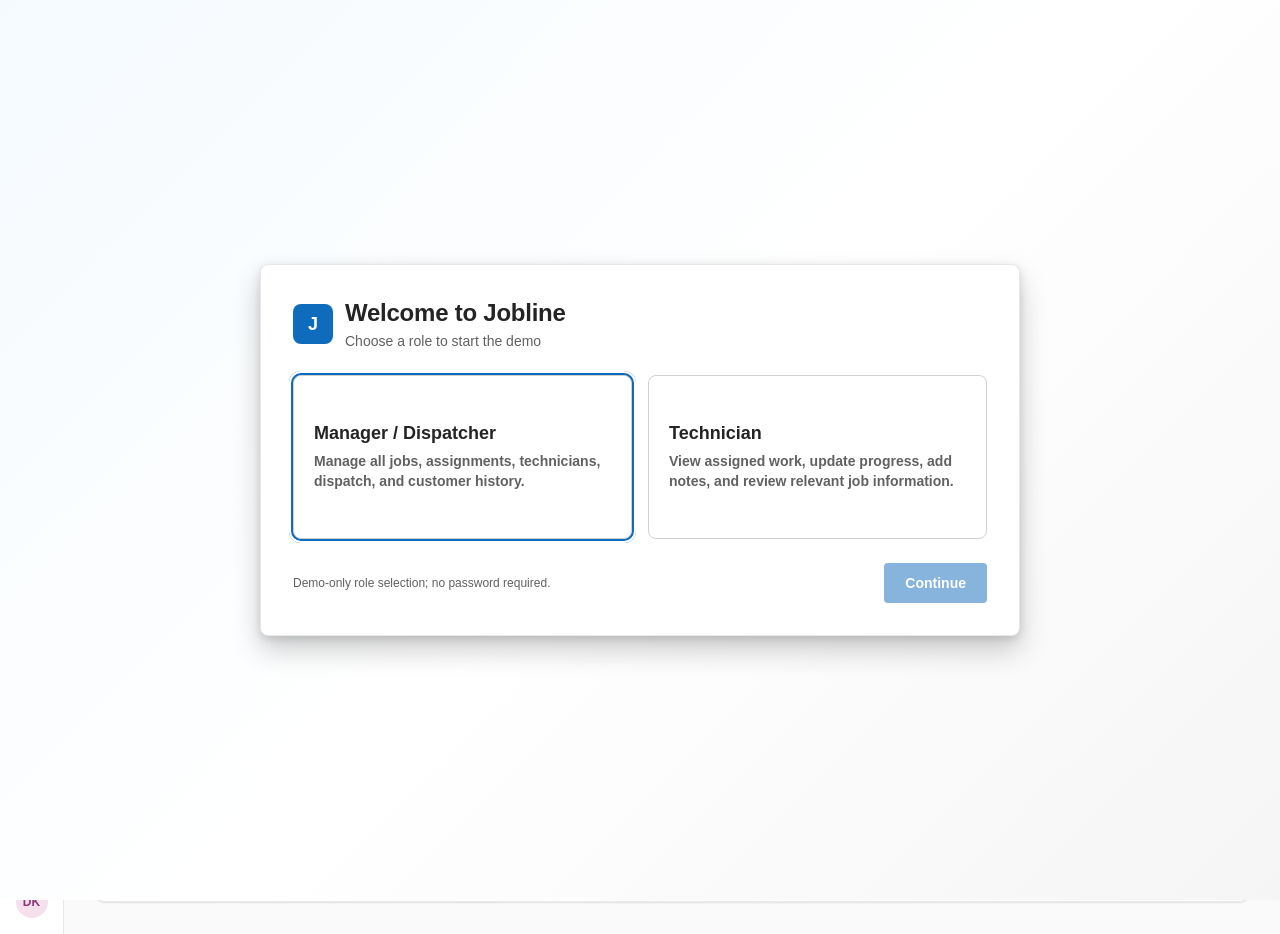
==== commit 681d1afd: "Reduce queue density and align rail utilities" ====
--- a/index.html
+++ b/index.html
@@ -130,6 +130,7 @@
       </div>
     </div>
 
+    <div class="queue-command-row">
     <div class="filters" style="display:flex;align-items:center;gap:4px;height:32px;">
       <button class="chip active" data-filter="All">All</button>
       <button class="chip" data-filter="Unassigned">Unassigned</button>
@@ -139,7 +140,7 @@
       <button class="chip" data-filter="Done">Done</button>
     </div>
 
-    <div style="display:flex;align-items:center;justify-content:space-between;padding-bottom:12px;border-bottom:1px solid var(--stroke2);">
+    <div class="queue-primary-actions" style="display:flex;align-items:center;justify-content:space-between;">
       <div class="toolbar-left" style="display:flex;align-items:center;gap:4px;">
         <button class="ghost-btn" id="bulkAssignButton" type="button">
           <svg width="16" height="16" viewBox="0 0 20 20" fill="none"><path d="M4 6h8M4 10h8M4 14h5" stroke="currentColor" stroke-width="1.5" stroke-linecap="round"/><path d="M13 13l1.5 1.5L17 11" stroke="currentColor" stroke-width="1.5" stroke-linecap="round" stroke-linejoin="round"/></svg>
@@ -155,6 +156,7 @@
         <svg width="16" height="16" viewBox="0 0 20 20" fill="none"><path d="M10 4V16M4 10H16" stroke="currentColor" stroke-width="1.75" stroke-linecap="round"/></svg>
         New Job
       </button>
+    </div>
     </div>
 
     <div class="jq-table-wrap" style="background:var(--nbg1);border:1px solid var(--stroke2);border-radius:8px;overflow:hidden;">
@@ -809,9 +811,9 @@
   }
 })();
 </script>
-<script src="persona.js?v=6"></script>
+<script src="persona.js?v=7"></script>
 <script src="ai-suggestions.js?v=11"></script>
-<script src="operations-overview.js?v=1"></script>
+<script src="operations-overview.js?v=2"></script>
 <script src="accessibility.js?v=1"></script>
 </body>
 </html>
--- a/persona.css
+++ b/persona.css
@@ -2,6 +2,10 @@
 .persona-signin[hidden]{display:none}.persona-card{width:min(760px,100%);background:#fff;border:1px solid #e8e8e8;border-radius:12px;box-shadow:0 14px 34px rgba(0,0,0,.14);padding:32px}.persona-brand{display:flex;align-items:center;gap:12px;margin-bottom:24px}.persona-logo{width:40px;height:40px;border-radius:8px;background:#0f6cbd;color:#fff;display:grid;place-items:center;font-size:18px;font-weight:700}.persona-card h1{margin:0;font-size:28px;line-height:36px}.persona-card>p{margin:6px 0 24px;color:#616161}.persona-options{display:grid;grid-template-columns:1fr 1fr;gap:16px}.persona-option{border:1px solid #d1d1d1;border-radius:8px;padding:20px;background:#fff;text-align:left;color:#242424;cursor:pointer;min-height:164px}.persona-option:hover{background:#f5fafe;border-color:#0f6cbd}.persona-option.selected{background:#f5fafe;border:2px solid #0f6cbd;padding:19px}.persona-option strong{display:block;font-size:18px;margin-bottom:8px}.persona-option span{display:block;color:#616161;font-size:14px;line-height:20px}.persona-tech-select{margin-top:18px;padding-top:18px;border-top:1px solid #e8e8e8}.persona-tech-select label{display:block;font-weight:600;margin-bottom:6px}.persona-tech-select select{width:100%;height:40px;border:1px solid #d1d1d1;border-radius:4px;padding:0 10px;background:#fff}.persona-actions{display:flex;align-items:center;justify-content:space-between;margin-top:24px}.persona-hint{font-size:12px;color:#616161}.persona-continue{height:40px;border:0;border-radius:4px;background:#0f6cbd;color:#fff;padding:0 20px;font-weight:600;cursor:pointer}.persona-continue:disabled{opacity:.5;cursor:not-allowed}.persona-switcher{position:fixed;right:20px;bottom:20px;z-index:35;display:flex;align-items:center;gap:10px;background:#fff;border:1px solid #d1d1d1;border-radius:8px;box-shadow:0 3px 8px rgba(0,0,0,.14);padding:8px 10px}.persona-switcher-badge{width:30px;height:30px;border-radius:50%;display:grid;place-items:center;background:#deecf9;color:#0f6cbd;font-size:11px;font-weight:700}.persona-switcher-copy{line-height:16px}.persona-switcher-copy strong{display:block;font-size:12px}.persona-switcher-copy span{display:block;font-size:11px;color:#616161}.persona-switcher button{height:30px;border:0;border-radius:4px;background:transparent;color:#115ea3;font-weight:600;cursor:pointer}.persona-switcher button:hover{background:#f0f0f0}.persona-switcher-rail{position:relative;right:auto;bottom:auto;z-index:auto;width:40px;height:40px;padding:0;border:0;border-radius:50%;box-shadow:none;background:transparent;display:grid;place-items:center}.persona-switcher-rail .persona-switcher-badge{width:36px;height:36px}.persona-switcher-rail .persona-switcher-copy{display:none}.persona-switcher-rail button{position:absolute;inset:0;width:40px;height:40px;font-size:0;background:transparent}.persona-switcher-rail button:hover{background:rgba(15,108,189,.08);border-radius:50%}.persona-restricted{position:fixed;inset:0 0 0 64px;z-index:30;background:#fafafa;display:grid;place-items:center;padding:32px}.persona-restricted-card{max-width:480px;background:#fff;border:1px solid #e8e8e8;border-radius:8px;padding:32px;text-align:center;box-shadow:0 3px 8px rgba(0,0,0,.12)}.persona-restricted-card h1{margin:0 0 8px;font-size:24px}.persona-restricted-card p{margin:0 0 20px;color:#616161}.persona-restricted-card a{display:inline-flex;height:36px;align-items:center;padding:0 16px;border-radius:4px;background:#0f6cbd;color:#fff;text-decoration:none;font-weight:600}.technician-only-note{margin:0;padding:10px 12px;border-radius:6px;background:#f5fafe;color:#424242;font-size:13px;border:1px solid #deecf9}.persona-hidden{display:none!important}.persona-forbidden-edit{cursor:default!important}.persona-forbidden-edit:hover{background:transparent!important}.technician-job-hidden{display:none!important}
 .persona-stage-control{position:relative;z-index:3;width:100%;height:30px;margin-top:10px;border:1px solid #d1d1d1;border-radius:4px;background:#fff;color:#242424;padding:0 8px;font-size:12px;font-weight:600}
 .technician-note-preview{display:block;margin-top:3px;color:#115ea3;font-size:11px;font-weight:600;white-space:nowrap;overflow:hidden;text-overflow:ellipsis;max-width:100%}
+.rail-utilities{display:flex;flex-direction:column;align-items:center;gap:6px;margin-top:14px;padding-top:14px;border-top:1px solid #e8e8e8}
+.rail-utilities .prototype-trust-button-rail,.rail-utilities .notification-bell-rail,.rail-utilities .persona-switcher-rail{position:relative;inset:auto;left:auto;right:auto;top:auto;bottom:auto;z-index:2;width:40px;height:40px;min-height:40px;margin:0;border:0;border-radius:6px;box-shadow:none;background:transparent}
+.rail-utilities .prototype-trust-button-rail:hover,.rail-utilities .notification-bell-rail:hover,.rail-utilities .persona-switcher-rail:hover{background:#f5f5f5}
+.rail-utilities .prototype-trust-button-rail span{font-size:7px}.rail-utilities .notification-bell-rail b{right:0;top:0}
 @media(max-width:680px){.persona-options{grid-template-columns:1fr}.persona-card{padding:22px}.persona-switcher{right:10px;bottom:10px}.persona-restricted{inset:0 0 0 56px}}
 .notification-bell{position:fixed;left:14px;bottom:74px;z-index:45;width:36px;height:36px;border:0;border-radius:50%;background:#fff;color:#115ea3;box-shadow:0 2px 7px rgba(0,0,0,.16);cursor:pointer;font-size:20px}.notification-bell:hover{background:#f5fafe}.notification-bell b{position:absolute;right:-3px;top:-4px;display:grid;place-items:center;min-width:17px;height:17px;padding:0 4px;border-radius:999px;background:#c50f1f;color:#fff;font-size:9px}.notification-panel{position:fixed;left:64px;bottom:18px;z-index:50;width:min(380px,calc(100vw - 82px));max-height:620px;overflow:auto;border:1px solid #d1d1d1;border-radius:8px;background:#fff;box-shadow:0 8px 28px rgba(0,0,0,.2)}.notification-panel[hidden]{display:none}.notification-panel header{position:sticky;top:0;z-index:1;display:flex;justify-content:space-between;align-items:start;padding:16px;border-bottom:1px solid #e8e8e8;background:#fff}.notification-panel h2{margin:0;font-size:18px}.notification-panel header p{margin:3px 0 0;color:#616161;font-size:11px}.notification-panel header button{width:28px;height:28px;border:0;border-radius:4px;background:transparent;font-size:20px;cursor:pointer}.notification-list{padding:6px}.notification-item{display:grid;grid-template-columns:8px 1fr;gap:8px;padding:11px;border-radius:6px;color:#242424;text-decoration:none}.notification-item:hover{background:#f5f5f5}.notification-item.unread{background:#f5fafe}.notification-dot{width:7px;height:7px;margin-top:5px;border-radius:50%;background:#0f6cbd}.notification-item:not(.unread) .notification-dot{background:#d1d1d1}.notification-item strong,.notification-item em,.notification-item span span,.notification-item small{display:block}.notification-item strong{font-size:12px}.notification-item em{margin-top:2px;color:#115ea3;font-size:11px;font-style:normal}.notification-item span span{margin-top:4px;color:#424242;font-size:11px;line-height:16px}.notification-item small{margin-top:5px;color:#616161;font-size:9px}.notification-empty{padding:24px;text-align:center;color:#616161;font-size:12px}.notification-read-all{width:100%;height:36px;border:0;border-top:1px solid #e8e8e8;background:#fff;color:#115ea3;font-weight:600;cursor:pointer}
 .prototype-trust-button{position:fixed;left:9px;bottom:118px;z-index:45;display:flex;width:46px;min-height:42px;align-items:center;justify-content:center;flex-direction:column;gap:1px;border:0;border-radius:6px;background:transparent;color:#616161;cursor:pointer}.prototype-trust-button:hover{background:#f5f5f5;color:#115ea3}.prototype-trust-button span{font-size:8px;font-weight:700;text-transform:uppercase}.prototype-trust-panel{position:fixed;left:64px;bottom:18px;z-index:60;width:min(420px,calc(100vw - 82px));max-height:calc(100dvh - 36px);overflow:auto;border:1px solid #d1d1d1;border-radius:8px;background:#fff;box-shadow:0 8px 28px rgba(0,0,0,.2)}.prototype-trust-panel[hidden]{display:none}.prototype-trust-panel header{display:flex;align-items:start;justify-content:space-between;padding:16px;border-bottom:1px solid #e8e8e8}.prototype-trust-panel h2{margin:2px 0 0;font-size:18px}.prototype-trust-eyebrow{color:#115ea3;font-size:9px;font-weight:700;text-transform:uppercase;letter-spacing:.05em}.prototype-trust-panel header button{width:28px;height:28px;border:0;border-radius:4px;background:transparent}.prototype-trust-body{padding:4px 16px}.prototype-trust-body section{padding:11px 0;border-bottom:1px solid #e8e8e8}.prototype-trust-body section:last-child{border-bottom:0}.prototype-trust-body strong{display:flex;align-items:center;gap:7px;font-size:12px}.prototype-trust-body strong svg{width:16px;height:16px;color:#115ea3}.prototype-trust-body p{margin:4px 0 0;color:#616161;font-size:11px;line-height:16px}.prototype-trust-panel footer{display:flex;align-items:center;justify-content:space-between;gap:10px;padding:12px 16px;border-top:1px solid #e8e8e8;background:#fafafa}.prototype-trust-panel footer a{display:inline-flex;min-height:32px;align-items:center;border-radius:4px;background:#0f6cbd;color:#fff;padding:0 12px;font-size:12px;font-weight:600;text-decoration:none}.prototype-trust-panel footer span{color:#616161;font-size:9px;text-align:right}
--- a/operations-overview.css
+++ b/operations-overview.css
@@ -2,7 +2,7 @@
 .ops-metrics{display:grid;grid-template-columns:repeat(4,minmax(0,1fr));gap:12px}
 .ops-metric{min-width:0;padding:14px 16px;border:1px solid var(--stroke2,#e8e8e8);border-radius:8px;background:#fff;box-shadow:0 .3px .9px rgba(0,0,0,.06)}
 .ops-metric-top{display:flex;align-items:center;justify-content:space-between;gap:8px}.ops-metric-label{color:var(--fg3,#616161);font-size:12px;font-weight:600}.ops-metric-icon{width:22px;height:22px;border-radius:6px;display:grid;place-items:center;background:#f5f5f5;color:#616161;font-size:12px}.ops-metric-value{margin-top:7px;color:var(--fg1,#242424);font-size:24px;font-weight:650;line-height:28px}.ops-metric-detail{margin-top:2px;color:var(--fg3,#616161);font-size:11px}.ops-metric.danger{border-left:3px solid #c50f1f}.ops-metric.warning{border-left:3px solid #f7630c}.ops-metric.brand{border-left:3px solid #0f6cbd}
-.ops-attention{display:flex;align-items:center;gap:12px;padding:10px 12px;border:1px solid #f1d38a;border-radius:8px;background:#fffbeb}.ops-attention-title{flex-shrink:0;color:#8a5417;font-size:12px;font-weight:700}.ops-attention-list{display:flex;gap:8px;min-width:0;overflow-x:auto}.ops-action{display:inline-flex;align-items:center;gap:6px;white-space:nowrap;padding:5px 8px;border-radius:4px;background:#fff;color:#424242;font-size:11px;text-decoration:none;box-shadow:inset 0 0 0 1px #e8d49b}.ops-action:hover{background:#fff4ce;color:#242424}.ops-action b{color:#c50f1f}.ops-blocker-note{display:block;margin-top:3px;color:#c50f1f;font-size:10px;font-weight:600;white-space:nowrap;overflow:hidden;text-overflow:ellipsis}
+.ops-attention{padding:8px 12px;border:1px solid #f1d38a;border-radius:8px;background:#fffbeb}.ops-attention-summary{display:flex;align-items:center;gap:10px;min-width:0}.ops-attention-title{flex-shrink:0;color:#8a5417;font-size:12px;font-weight:700}.ops-attention-list{display:flex;flex-wrap:wrap;gap:8px;margin-top:8px;padding-top:8px;border-top:1px solid #f1d38a}.ops-attention-list[hidden]{display:none}.ops-attention-toggle{margin-left:auto;border:0;background:transparent;color:#115ea3;font-size:12px;font-weight:600;white-space:nowrap;cursor:pointer}.ops-action{display:inline-flex;align-items:center;gap:6px;min-width:0;white-space:nowrap;padding:4px 8px;border-radius:4px;background:#fff;color:#424242;font-size:11px;text-decoration:none;box-shadow:inset 0 0 0 1px #e8d49b}.ops-action:hover{background:#fff4ce;color:#242424}.ops-action b{color:#c50f1f}.ops-blocker-note{display:block;margin-top:3px;color:#c50f1f;font-size:10px;font-weight:600;white-space:nowrap;overflow:hidden;text-overflow:ellipsis}
 .ops-dispatch-context{display:flex;align-items:stretch;gap:10px;overflow-x:auto;padding-bottom:2px}.ops-tech-card{min-width:210px;flex:1;display:grid;grid-template-columns:34px 1fr;gap:10px;padding:11px;border:1px solid var(--stroke2,#e8e8e8);border-radius:8px;background:#fff}.ops-tech-avatar{width:32px;height:32px;border-radius:50%;display:grid;place-items:center;background:#deecf9;color:#115ea3;font-size:11px;font-weight:700}.ops-tech-head{display:flex;align-items:center;justify-content:space-between;gap:8px}.ops-tech-head strong{font-size:12px}.ops-availability{font-size:9px;font-weight:700;color:#107c10}.ops-availability.limited{color:#8a5417}.ops-tech-meta{margin-top:3px;color:#616161;font-size:10px}.ops-load{height:4px;margin-top:7px;border-radius:999px;background:#e8e8e8;overflow:hidden}.ops-load span{display:block;height:100%;border-radius:inherit;background:#0f6cbd}.ops-context-link{display:flex;align-items:center;white-space:nowrap;padding:0 12px;border:1px solid #d1d1d1;border-radius:8px;background:#fff;color:#115ea3;font-size:11px;font-weight:600;text-decoration:none}.ops-card-alert{position:relative;z-index:2;margin:0 0 9px;padding:6px 7px;border-radius:4px;background:#fde7e9;color:#a4262c;font-size:10px;line-height:14px}.ops-drawer-link{display:inline-flex;margin-top:10px;color:#115ea3;font-size:12px;font-weight:600;text-decoration:none}
 @media(max-width:1000px){.ops-metrics{grid-template-columns:repeat(2,minmax(0,1fr))}.ops-dispatch-context{flex-wrap:nowrap}.ops-tech-card{flex:0 0 220px}}
-@media(max-width:620px){.ops-metrics{grid-template-columns:1fr 1fr;gap:8px}.ops-metric{padding:11px}.ops-attention{align-items:flex-start;flex-direction:column}.ops-attention-list{width:100%}}
+@media(max-width:620px){.ops-metrics{grid-template-columns:1fr 1fr;gap:8px}.ops-metric{padding:11px}.ops-attention-summary .ops-action{overflow:hidden}.ops-attention-summary .ops-action span,.ops-attention-summary .ops-action b{overflow:hidden;text-overflow:ellipsis}.ops-attention-list{width:100%}}
--- a/accessibility.css
+++ b/accessibility.css
@@ -2,6 +2,8 @@
 .skip-link{position:fixed;left:12px;top:8px;z-index:2000;transform:translateY(-160%);padding:8px 12px;border-radius:4px;background:#0f6cbd;color:#fff;font-weight:600;text-decoration:none}.skip-link:focus{transform:none}
 .sr-only{position:absolute!important;width:1px!important;height:1px!important;padding:0!important;margin:-1px!important;overflow:hidden!important;clip:rect(0,0,0,0)!important;white-space:nowrap!important;border:0!important}
 .dispatch-move{position:relative;z-index:4;width:100%;min-height:32px;margin-top:10px;padding:0 8px;background:#fff;font-size:12px}
+.queue-command-row{display:flex;align-items:center;justify-content:space-between;gap:16px;padding-bottom:12px;border-bottom:1px solid var(--stroke2,#e8e8e8)}
+.queue-primary-actions{gap:8px;flex-shrink:0}.queue-primary-actions .toolbar-left>div{display:none}
 .card:focus-within{box-shadow:0 0 0 3px var(--colorCompoundBrandStroke),var(--shadow4)!important}
 [role="dialog"][aria-hidden="true"]{visibility:hidden}
 html,body{max-width:100%;overflow-x:hidden}
@@ -11,6 +13,7 @@
   .search-wrap,.search-box{width:min(100%,360px)!important}
   .toolbar{flex-wrap:wrap!important;gap:8px!important}
   .chips{max-width:100%;overflow-x:auto;padding-bottom:4px;scrollbar-width:thin}
+  .queue-command-row{align-items:flex-start;flex-direction:column}.queue-primary-actions{width:100%;justify-content:space-between!important}
   .new-job-modal{width:calc(100vw - 32px)!important;max-height:calc(100dvh - 32px)!important}
   .bulk-panel{width:min(440px,calc(100vw - 56px))!important}
 }
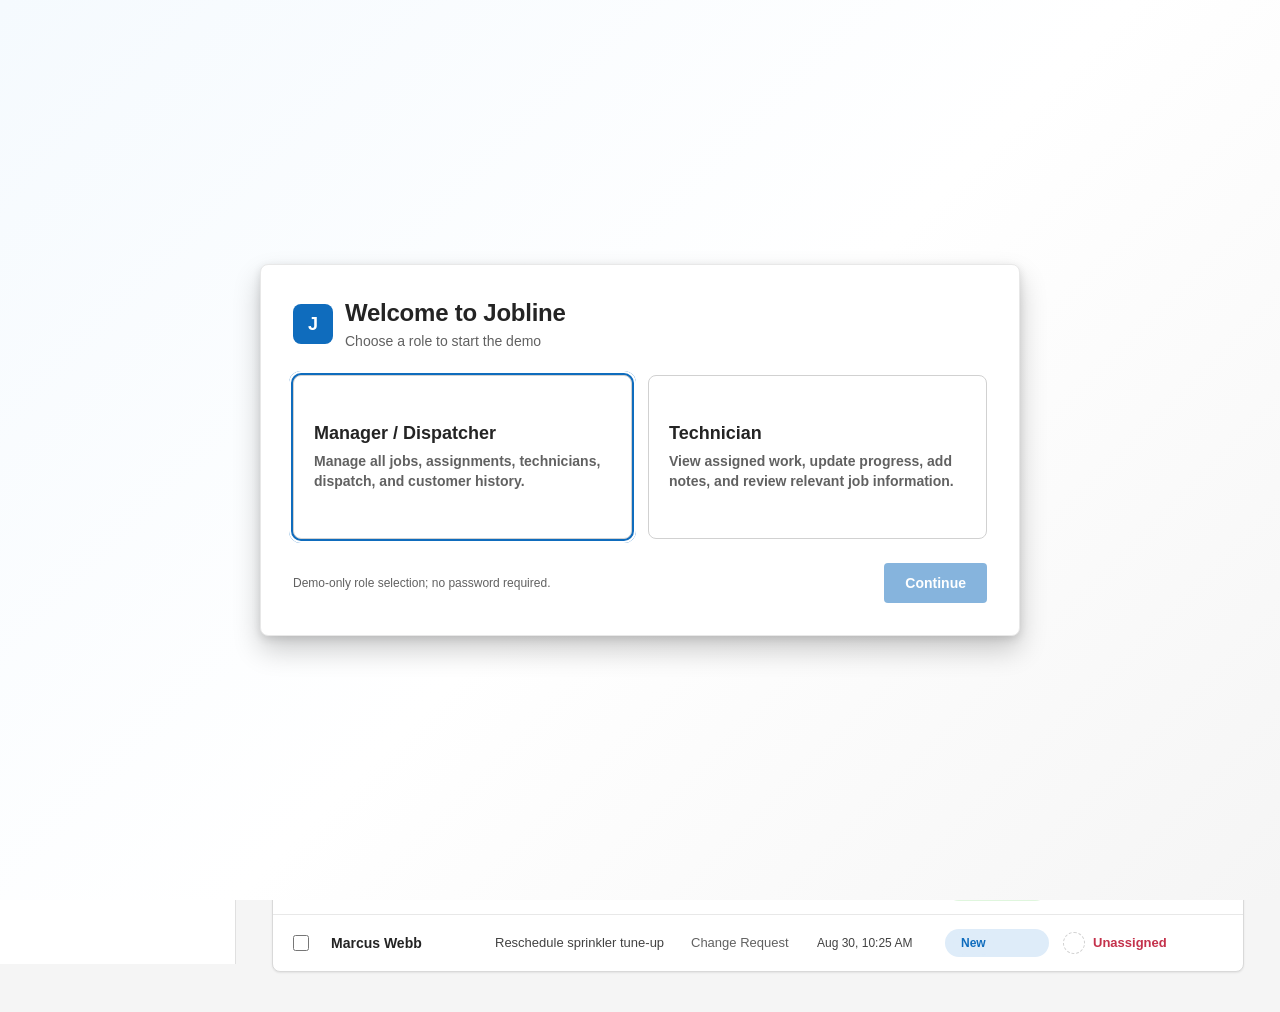
==== commit 2b11726a: "Add shared enterprise application shell" ====
--- a/index.html
+++ b/index.html
@@ -9,6 +9,7 @@
 <link rel="stylesheet" href="operations-overview.css">
 <link rel="stylesheet" href="accessibility.css">
 <link rel="stylesheet" href="typography-consistency.css">
+<link rel="stylesheet" href="app-shell.css?v=1">
 <style>
 :root{
   --brand:#0F6CBD;--brand-hover:#115EA3;--brand-pressed:#0B4F8A;
@@ -811,9 +812,10 @@
   }
 })();
 </script>
-<script src="persona.js?v=7"></script>
-<script src="ai-suggestions.js?v=11"></script>
+<script src="persona.js?v=8"></script>
+<script src="ai-suggestions.js?v=12"></script>
 <script src="operations-overview.js?v=2"></script>
 <script src="accessibility.js?v=1"></script>
+<script src="app-shell.js?v=1"></script>
 </body>
 </html>
--- a/persona.css
+++ b/persona.css
@@ -6,6 +6,8 @@
 .rail-utilities .prototype-trust-button-rail,.rail-utilities .notification-bell-rail,.rail-utilities .persona-switcher-rail{position:relative;inset:auto;left:auto;right:auto;top:auto;bottom:auto;z-index:2;width:40px;height:40px;min-height:40px;margin:0;border:0;border-radius:6px;box-shadow:none;background:transparent}
 .rail-utilities .prototype-trust-button-rail:hover,.rail-utilities .notification-bell-rail:hover,.rail-utilities .persona-switcher-rail:hover{background:#f5f5f5}
 .rail-utilities .prototype-trust-button-rail span{font-size:7px}.rail-utilities .notification-bell-rail b{right:0;top:0}
+.persona-switcher-rail button{display:grid!important;place-items:center;position:absolute;inset:0;width:40px;height:40px;padding:0!important;font-size:0!important;color:#115ea3;background:transparent}
+.persona-switcher-rail button svg{display:block}
 @media(max-width:680px){.persona-options{grid-template-columns:1fr}.persona-card{padding:22px}.persona-switcher{right:10px;bottom:10px}.persona-restricted{inset:0 0 0 56px}}
 .notification-bell{position:fixed;left:14px;bottom:74px;z-index:45;width:36px;height:36px;border:0;border-radius:50%;background:#fff;color:#115ea3;box-shadow:0 2px 7px rgba(0,0,0,.16);cursor:pointer;font-size:20px}.notification-bell:hover{background:#f5fafe}.notification-bell b{position:absolute;right:-3px;top:-4px;display:grid;place-items:center;min-width:17px;height:17px;padding:0 4px;border-radius:999px;background:#c50f1f;color:#fff;font-size:9px}.notification-panel{position:fixed;left:64px;bottom:18px;z-index:50;width:min(380px,calc(100vw - 82px));max-height:620px;overflow:auto;border:1px solid #d1d1d1;border-radius:8px;background:#fff;box-shadow:0 8px 28px rgba(0,0,0,.2)}.notification-panel[hidden]{display:none}.notification-panel header{position:sticky;top:0;z-index:1;display:flex;justify-content:space-between;align-items:start;padding:16px;border-bottom:1px solid #e8e8e8;background:#fff}.notification-panel h2{margin:0;font-size:18px}.notification-panel header p{margin:3px 0 0;color:#616161;font-size:11px}.notification-panel header button{width:28px;height:28px;border:0;border-radius:4px;background:transparent;font-size:20px;cursor:pointer}.notification-list{padding:6px}.notification-item{display:grid;grid-template-columns:8px 1fr;gap:8px;padding:11px;border-radius:6px;color:#242424;text-decoration:none}.notification-item:hover{background:#f5f5f5}.notification-item.unread{background:#f5fafe}.notification-dot{width:7px;height:7px;margin-top:5px;border-radius:50%;background:#0f6cbd}.notification-item:not(.unread) .notification-dot{background:#d1d1d1}.notification-item strong,.notification-item em,.notification-item span span,.notification-item small{display:block}.notification-item strong{font-size:12px}.notification-item em{margin-top:2px;color:#115ea3;font-size:11px;font-style:normal}.notification-item span span{margin-top:4px;color:#424242;font-size:11px;line-height:16px}.notification-item small{margin-top:5px;color:#616161;font-size:9px}.notification-empty{padding:24px;text-align:center;color:#616161;font-size:12px}.notification-read-all{width:100%;height:36px;border:0;border-top:1px solid #e8e8e8;background:#fff;color:#115ea3;font-weight:600;cursor:pointer}
 .prototype-trust-button{position:fixed;left:9px;bottom:118px;z-index:45;display:flex;width:46px;min-height:42px;align-items:center;justify-content:center;flex-direction:column;gap:1px;border:0;border-radius:6px;background:transparent;color:#616161;cursor:pointer}.prototype-trust-button:hover{background:#f5f5f5;color:#115ea3}.prototype-trust-button span{font-size:8px;font-weight:700;text-transform:uppercase}.prototype-trust-panel{position:fixed;left:64px;bottom:18px;z-index:60;width:min(420px,calc(100vw - 82px));max-height:calc(100dvh - 36px);overflow:auto;border:1px solid #d1d1d1;border-radius:8px;background:#fff;box-shadow:0 8px 28px rgba(0,0,0,.2)}.prototype-trust-panel[hidden]{display:none}.prototype-trust-panel header{display:flex;align-items:start;justify-content:space-between;padding:16px;border-bottom:1px solid #e8e8e8}.prototype-trust-panel h2{margin:2px 0 0;font-size:18px}.prototype-trust-eyebrow{color:#115ea3;font-size:9px;font-weight:700;text-transform:uppercase;letter-spacing:.05em}.prototype-trust-panel header button{width:28px;height:28px;border:0;border-radius:4px;background:transparent}.prototype-trust-body{padding:4px 16px}.prototype-trust-body section{padding:11px 0;border-bottom:1px solid #e8e8e8}.prototype-trust-body section:last-child{border-bottom:0}.prototype-trust-body strong{display:flex;align-items:center;gap:7px;font-size:12px}.prototype-trust-body strong svg{width:16px;height:16px;color:#115ea3}.prototype-trust-body p{margin:4px 0 0;color:#616161;font-size:11px;line-height:16px}.prototype-trust-panel footer{display:flex;align-items:center;justify-content:space-between;gap:10px;padding:12px 16px;border-top:1px solid #e8e8e8;background:#fafafa}.prototype-trust-panel footer a{display:inline-flex;min-height:32px;align-items:center;border-radius:4px;background:#0f6cbd;color:#fff;padding:0 12px;font-size:12px;font-weight:600;text-decoration:none}.prototype-trust-panel footer span{color:#616161;font-size:9px;text-align:right}
--- a/app-shell.css
+++ b/app-shell.css
@@ -0,0 +1,75 @@
+:root{
+  --shell-header-height:64px;
+  --shell-nav-width:236px;
+  --shell-canvas:#f5f5f5;
+  --shell-border:#e0e0e0;
+  --shell-text:#242424;
+  --shell-muted:#616161;
+}
+
+body.jobline-shell{padding-top:var(--shell-header-height);background:var(--shell-canvas);color:var(--shell-text)}
+.jobline-shell>div:first-of-type{min-height:calc(100dvh - var(--shell-header-height))!important;background:var(--shell-canvas)!important}
+
+.jobline-shell-header{position:fixed;inset:0 0 auto 0;z-index:70;height:var(--shell-header-height);display:grid;grid-template-columns:var(--shell-nav-width) minmax(300px,1fr) auto;align-items:center;border-bottom:1px solid var(--shell-border);background:#fff}
+.jobline-shell-brand{height:100%;display:flex;align-items:center;gap:10px;padding:0 20px;border-right:1px solid var(--shell-border);color:var(--shell-text);font-size:16px;font-weight:600;text-decoration:none}
+.jobline-shell-brand:hover{color:var(--shell-text)}
+.jobline-shell-mark{width:26px;height:26px;display:grid;place-items:center;border-radius:5px;background:#0f6cbd;color:#fff;font-size:13px;font-weight:700}
+.jobline-shell-center{display:flex;justify-content:center;padding:0 28px}
+.jobline-shell-center .top-search{width:min(520px,100%)!important;height:38px!important;border-color:#d1d1d1!important;border-radius:4px!important;background:#fff!important;box-shadow:0 1px 2px rgba(0,0,0,.04)}
+.jobline-shell-center .search-input{font-size:14px!important;color:var(--shell-text)}
+.jobline-shell-right{height:100%;display:flex;align-items:center;justify-content:flex-end;gap:10px;padding:0 20px}
+
+.jobline-shell nav.rail{position:sticky;top:var(--shell-header-height);width:var(--shell-nav-width)!important;height:calc(100dvh - var(--shell-header-height));align-items:stretch!important;padding:12px 10px!important;background:#fff!important;border-right:1px solid var(--shell-border)!important}
+.jobline-shell nav.rail>a:first-child{display:none!important}
+.jobline-shell nav.rail>div:nth-child(2){width:100%;gap:4px!important;margin-top:0!important}
+.jobline-shell nav.rail>div:last-child:not(.rail-utilities){display:none!important}
+.jobline-shell .rail-btn{position:relative;width:100%!important;height:42px!important;justify-content:flex-start!important;gap:12px;padding:0 14px!important;border-radius:4px!important;color:#424242!important;font-size:14px;font-weight:400;text-decoration:none}
+.jobline-shell .rail-btn::after{content:attr(title);white-space:nowrap}
+.jobline-shell .rail-btn:hover{background:#f5f5f5!important;color:#242424!important}
+.jobline-shell .rail-btn.active{background:#ebf3fc!important;color:#115ea3!important;font-weight:600}
+.jobline-shell .rail-btn.active::before{content:"";position:absolute;left:0;top:8px;bottom:8px;width:3px;border-radius:3px;background:#0f6cbd}
+.jobline-shell .rail-utilities{width:100%;margin-top:auto!important;padding-top:12px!important;border-top:1px solid #e8e8e8!important;align-items:stretch!important}
+.jobline-shell .rail-utilities .prototype-trust-button-rail{width:100%!important;height:40px!important;justify-content:flex-start!important;flex-direction:row!important;gap:12px!important;padding:0 14px!important;color:#616161!important}
+.jobline-shell .rail-utilities .prototype-trust-button-rail span{font-size:12px!important;text-transform:none!important}
+
+.jobline-shell main{padding:28px 36px 40px!important;gap:18px!important;background:var(--shell-canvas)}
+.jobline-shell main h1{font-size:28px!important;line-height:36px!important;font-weight:600!important;letter-spacing:-.01em}
+.jobline-shell main h1+ p{color:var(--shell-muted)!important}
+.jobline-shell :where(.ops-metric,.jq-table-wrap,.cust-card,.card){border-color:#d9d9d9!important;border-radius:8px!important;box-shadow:0 1px 2px rgba(0,0,0,.08)!important}
+.jobline-shell .jq-head{background:#fff!important}
+
+.jobline-shell-header .notification-bell{position:relative!important;inset:auto!important;width:36px!important;height:36px!important;margin:0!important;border-radius:4px!important;box-shadow:none!important;background:transparent!important;color:#424242}
+.jobline-shell-header .notification-bell:hover{background:#f5f5f5!important}
+.jobline-shell-header .persona-switcher{position:relative!important;inset:auto!important;width:auto!important;height:44px!important;display:flex!important;padding:0!important;border:0!important;border-radius:4px!important;box-shadow:none!important;background:transparent!important}
+.jobline-shell-header .persona-switcher button{position:relative!important;inset:auto!important;width:auto!important;height:44px!important;display:flex!important;align-items:center!important;gap:10px;padding:0 8px!important;border:0!important;border-radius:4px!important;background:transparent!important;color:#242424!important;font-size:14px!important}
+.jobline-shell-header .persona-switcher button:hover{background:#f5f5f5!important}
+.shell-profile-avatar{width:32px;height:32px;display:grid;place-items:center;border-radius:50%;background:#0f6cbd;color:#fff;font-size:11px;font-weight:700}
+.shell-profile-copy{display:flex;flex-direction:column;align-items:flex-start;line-height:17px}
+.shell-profile-copy strong{font-size:14px;font-weight:600}
+.shell-profile-copy span{color:#616161;font-size:11px}
+.shell-profile-chevron{color:#616161}
+.jobline-shell .notification-panel{left:auto!important;right:16px!important;top:58px!important;bottom:auto!important}
+.jobline-shell .drawer-scrim{z-index:80!important}
+.jobline-shell .drawer{z-index:81!important}
+
+@media(max-width:900px){
+  :root{--shell-nav-width:64px}
+  .jobline-shell-header{grid-template-columns:64px minmax(180px,1fr) auto}
+  .jobline-shell-brand{justify-content:center;padding:0;border-right:1px solid var(--shell-border)}
+  .jobline-shell-brand>span:last-child,.shell-profile-copy{display:none}
+  .jobline-shell-center{padding:0 16px}
+  .jobline-shell-right{padding:0 10px}
+  .jobline-shell nav.rail{padding:12px 8px!important}
+  .jobline-shell .rail-btn{justify-content:center!important;padding:0!important}
+  .jobline-shell .rail-btn::after,.jobline-shell .rail-utilities .prototype-trust-button-rail span{display:none}
+  .jobline-shell .rail-utilities .prototype-trust-button-rail{justify-content:center!important;padding:0!important}
+  .jobline-shell main{padding:24px!important}
+}
+
+@media(max-width:620px){
+  .jobline-shell-header{grid-template-columns:56px 1fr auto}
+  .jobline-shell-center{padding:0 8px}
+  .jobline-shell-right{gap:2px;padding:0 6px}
+  .shell-profile-chevron{display:none}
+  .jobline-shell main{padding:18px 14px 28px!important}
+}
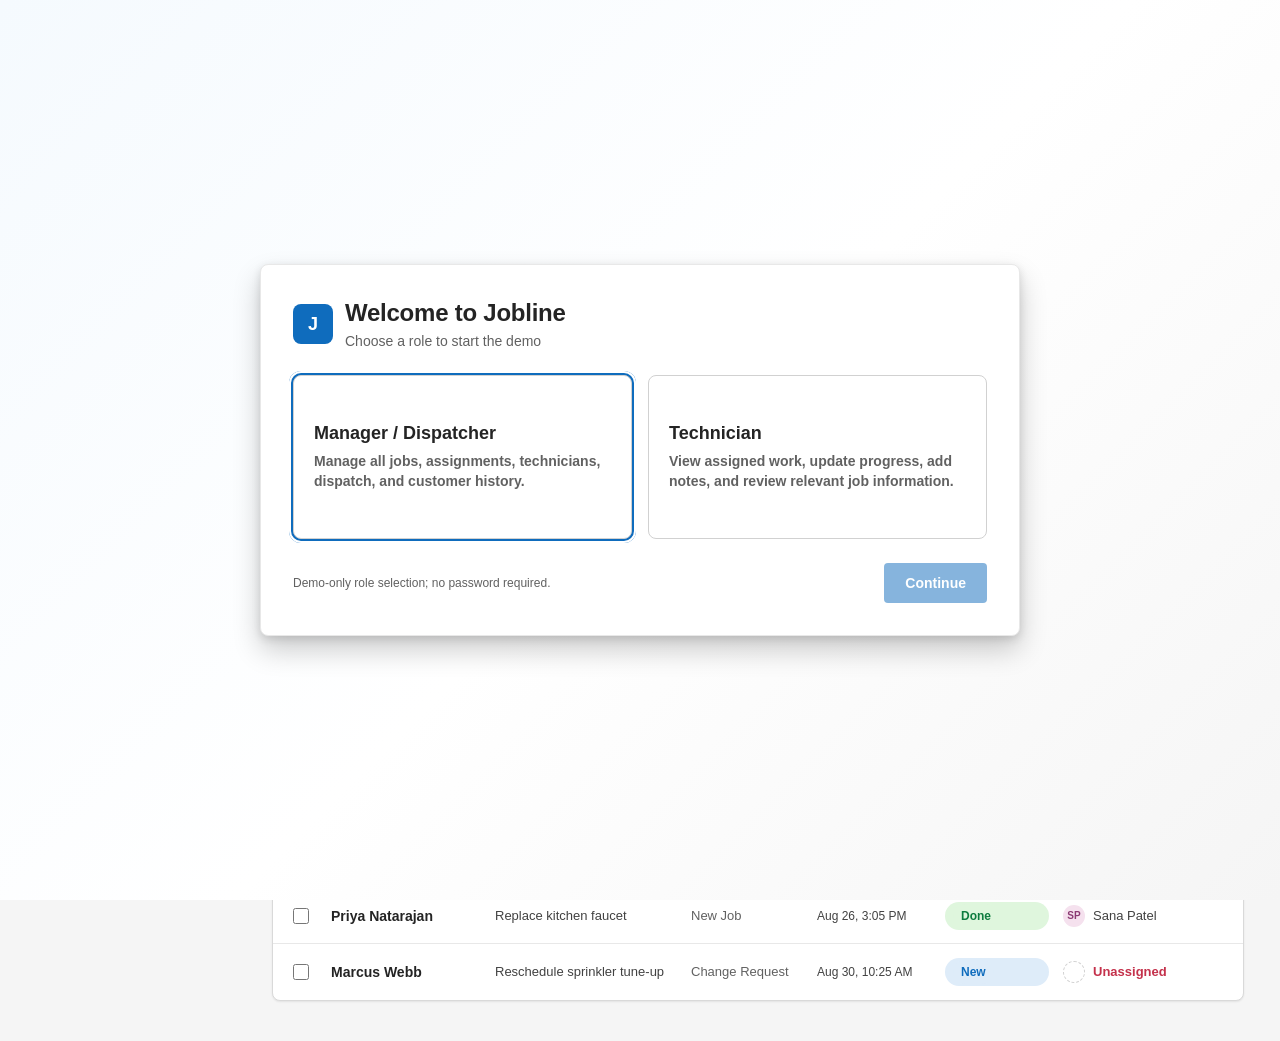
==== commit 772a9e2a: "Align navigation consistently across pages" ====
--- a/index.html
+++ b/index.html
@@ -9,7 +9,7 @@
 <link rel="stylesheet" href="operations-overview.css">
 <link rel="stylesheet" href="accessibility.css">
 <link rel="stylesheet" href="typography-consistency.css">
-<link rel="stylesheet" href="app-shell.css?v=1">
+<link rel="stylesheet" href="app-shell.css?v=2">
 <style>
 :root{
   --brand:#0F6CBD;--brand-hover:#115EA3;--brand-pressed:#0B4F8A;
@@ -816,6 +816,6 @@
 <script src="ai-suggestions.js?v=12"></script>
 <script src="operations-overview.js?v=2"></script>
 <script src="accessibility.js?v=1"></script>
-<script src="app-shell.js?v=1"></script>
+<script src="app-shell.js?v=2"></script>
 </body>
 </html>
--- a/app-shell.css
+++ b/app-shell.css
@@ -8,7 +8,7 @@
 }
 
 body.jobline-shell{padding-top:var(--shell-header-height);background:var(--shell-canvas);color:var(--shell-text)}
-.jobline-shell>div:first-of-type{min-height:calc(100dvh - var(--shell-header-height))!important;background:var(--shell-canvas)!important}
+.jobline-shell>div:first-of-type{min-height:calc(100dvh - var(--shell-header-height))!important;padding-left:var(--shell-nav-width)!important;background:var(--shell-canvas)!important}
 
 .jobline-shell-header{position:fixed;inset:0 0 auto 0;z-index:70;height:var(--shell-header-height);display:grid;grid-template-columns:var(--shell-nav-width) minmax(300px,1fr) auto;align-items:center;border-bottom:1px solid var(--shell-border);background:#fff}
 .jobline-shell-brand{height:100%;display:flex;align-items:center;gap:10px;padding:0 20px;border-right:1px solid var(--shell-border);color:var(--shell-text);font-size:16px;font-weight:600;text-decoration:none}
@@ -16,12 +16,14 @@
 .jobline-shell-mark{width:26px;height:26px;display:grid;place-items:center;border-radius:5px;background:#0f6cbd;color:#fff;font-size:13px;font-weight:700}
 .jobline-shell-center{display:flex;justify-content:center;padding:0 28px}
 .jobline-shell-center .top-search{width:min(520px,100%)!important;height:38px!important;border-color:#d1d1d1!important;border-radius:4px!important;background:#fff!important;box-shadow:0 1px 2px rgba(0,0,0,.04)}
-.jobline-shell-center .search-input{font-size:14px!important;color:var(--shell-text)}
+.jobline-shell-center .search-input{width:100%;min-width:0;height:100%;padding:0;border:0!important;outline:0;background:transparent;font-size:14px!important;color:var(--shell-text)}
 .jobline-shell-right{height:100%;display:flex;align-items:center;justify-content:flex-end;gap:10px;padding:0 20px}
 
-.jobline-shell nav.rail{position:sticky;top:var(--shell-header-height);width:var(--shell-nav-width)!important;height:calc(100dvh - var(--shell-header-height));align-items:stretch!important;padding:12px 10px!important;background:#fff!important;border-right:1px solid var(--shell-border)!important}
+.jobline-shell nav.rail{position:fixed;left:0;top:var(--shell-header-height);z-index:30;width:var(--shell-nav-width)!important;height:calc(100dvh - var(--shell-header-height));align-items:stretch!important;padding:8px 10px 12px!important;background:#fff!important;border-right:1px solid var(--shell-border)!important}
 .jobline-shell nav.rail>a:first-child{display:none!important}
 .jobline-shell nav.rail>div:nth-child(2){width:100%;gap:4px!important;margin-top:0!important}
+.jobline-shell nav.rail>div[style*="margin-top:32px"]{width:100%!important;gap:4px!important;margin-top:0!important}
+.jobline-shell nav.rail>.jobline-shell-nav-items{width:100%!important;display:flex!important;flex-direction:column!important;gap:4px!important;margin:0!important;padding:0!important;align-self:flex-start!important}
 .jobline-shell nav.rail>div:last-child:not(.rail-utilities){display:none!important}
 .jobline-shell .rail-btn{position:relative;width:100%!important;height:42px!important;justify-content:flex-start!important;gap:12px;padding:0 14px!important;border-radius:4px!important;color:#424242!important;font-size:14px;font-weight:400;text-decoration:none}
 .jobline-shell .rail-btn::after{content:attr(title);white-space:nowrap}
@@ -38,7 +40,17 @@
 .jobline-shell :where(.ops-metric,.jq-table-wrap,.cust-card,.card){border-color:#d9d9d9!important;border-radius:8px!important;box-shadow:0 1px 2px rgba(0,0,0,.08)!important}
 .jobline-shell .jq-head{background:#fff!important}
 
-.jobline-shell-header .notification-bell{position:relative!important;inset:auto!important;width:36px!important;height:36px!important;margin:0!important;border-radius:4px!important;box-shadow:none!important;background:transparent!important;color:#424242}
+/* Dashboard metrics use one quiet, aligned card treatment across the row. */
+.jobline-shell .ops-metrics{gap:16px}
+.jobline-shell .ops-metric{display:flex;min-height:132px;flex-direction:column;justify-content:flex-start;padding:20px!important;border-left:1px solid #d9d9d9!important}
+.jobline-shell .ops-metric-label{font-size:12px!important;font-weight:600!important;letter-spacing:.04em;text-transform:uppercase}
+.jobline-shell .ops-metric-value{margin-top:14px;font-size:34px!important;line-height:40px!important;font-weight:600!important}
+.jobline-shell .ops-metric-detail{margin-top:4px;font-size:12px!important;line-height:16px!important}
+.jobline-shell .ops-metric-icon{background:transparent}
+
+.jobline-shell-header .notification-bell{position:relative!important;inset:auto!important;width:40px!important;height:40px!important;margin:0!important;border-radius:4px!important;box-shadow:none!important;background:transparent!important;color:#424242;font-size:22px!important}
+.jobline-shell-header .notification-bell svg{width:22px!important;height:22px!important}
+.jobline-shell-header .notification-bell b{right:0!important;top:0!important;min-width:18px;height:18px;font-size:10px}
 .jobline-shell-header .notification-bell:hover{background:#f5f5f5!important}
 .jobline-shell-header .persona-switcher{position:relative!important;inset:auto!important;width:auto!important;height:44px!important;display:flex!important;padding:0!important;border:0!important;border-radius:4px!important;box-shadow:none!important;background:transparent!important}
 .jobline-shell-header .persona-switcher button{position:relative!important;inset:auto!important;width:auto!important;height:44px!important;display:flex!important;align-items:center!important;gap:10px;padding:0 8px!important;border:0!important;border-radius:4px!important;background:transparent!important;color:#242424!important;font-size:14px!important}
@@ -51,6 +63,24 @@
 .jobline-shell .notification-panel{left:auto!important;right:16px!important;top:58px!important;bottom:auto!important}
 .jobline-shell .drawer-scrim{z-index:80!important}
 .jobline-shell .drawer{z-index:81!important}
+
+/* Keep full-height dialogs below the fixed product header and make long content reachable. */
+.jobline-shell .new-job-scrim{inset:var(--shell-header-height) 0 0!important;padding:20px!important;align-items:flex-start!important;overflow-y:auto!important;z-index:80!important}
+.jobline-shell .new-job-modal{width:min(920px,100%)!important;height:min(900px,calc(100dvh - var(--shell-header-height) - 40px))!important;max-height:calc(100dvh - var(--shell-header-height) - 40px)!important;min-height:0!important}
+.jobline-shell .new-job-frame{display:block;min-height:0;flex:1 1 auto}
+.jobline-shell .bulk-scrim{z-index:80!important}
+.jobline-shell .bulk-panel{top:var(--shell-header-height)!important;height:calc(100dvh - var(--shell-header-height))!important;max-height:calc(100dvh - var(--shell-header-height))!important;z-index:81!important;overflow:hidden!important}
+.jobline-shell .bulk-panel-head,.jobline-shell .bulk-panel-foot{flex:0 0 auto}
+.jobline-shell .bulk-panel-body{min-height:0;overflow-y:auto!important;overscroll-behavior:contain}
+
+/* Five consistent status columns; header height keeps the first card aligned. */
+.jobline-shell main:has(.board){height:calc(100dvh - var(--shell-header-height))!important;overflow:hidden}
+.jobline-shell .board{grid-template-columns:repeat(5,minmax(220px,1fr))!important;align-items:stretch;overflow-x:auto;overflow-y:hidden;padding-bottom:8px}
+.jobline-shell .col{height:100%;overflow-y:auto;align-content:start}
+.jobline-shell .col-head{min-height:68px;align-items:flex-start!important;padding:4px 4px 12px!important}
+.jobline-shell .col-head-copy{min-height:48px}
+.jobline-shell .col-meaning{max-width:180px}
+.jobline-shell .col>.card:first-of-type{margin-top:0}
 
 @media(max-width:900px){
   :root{--shell-nav-width:64px}
@@ -72,4 +102,6 @@
   .jobline-shell-right{gap:2px;padding:0 6px}
   .shell-profile-chevron{display:none}
   .jobline-shell main{padding:18px 14px 28px!important}
+  .jobline-shell .new-job-scrim{padding:0!important}
+  .jobline-shell .new-job-modal{width:100%!important;height:calc(100dvh - var(--shell-header-height))!important;max-height:calc(100dvh - var(--shell-header-height))!important;border-radius:0!important}
 }
